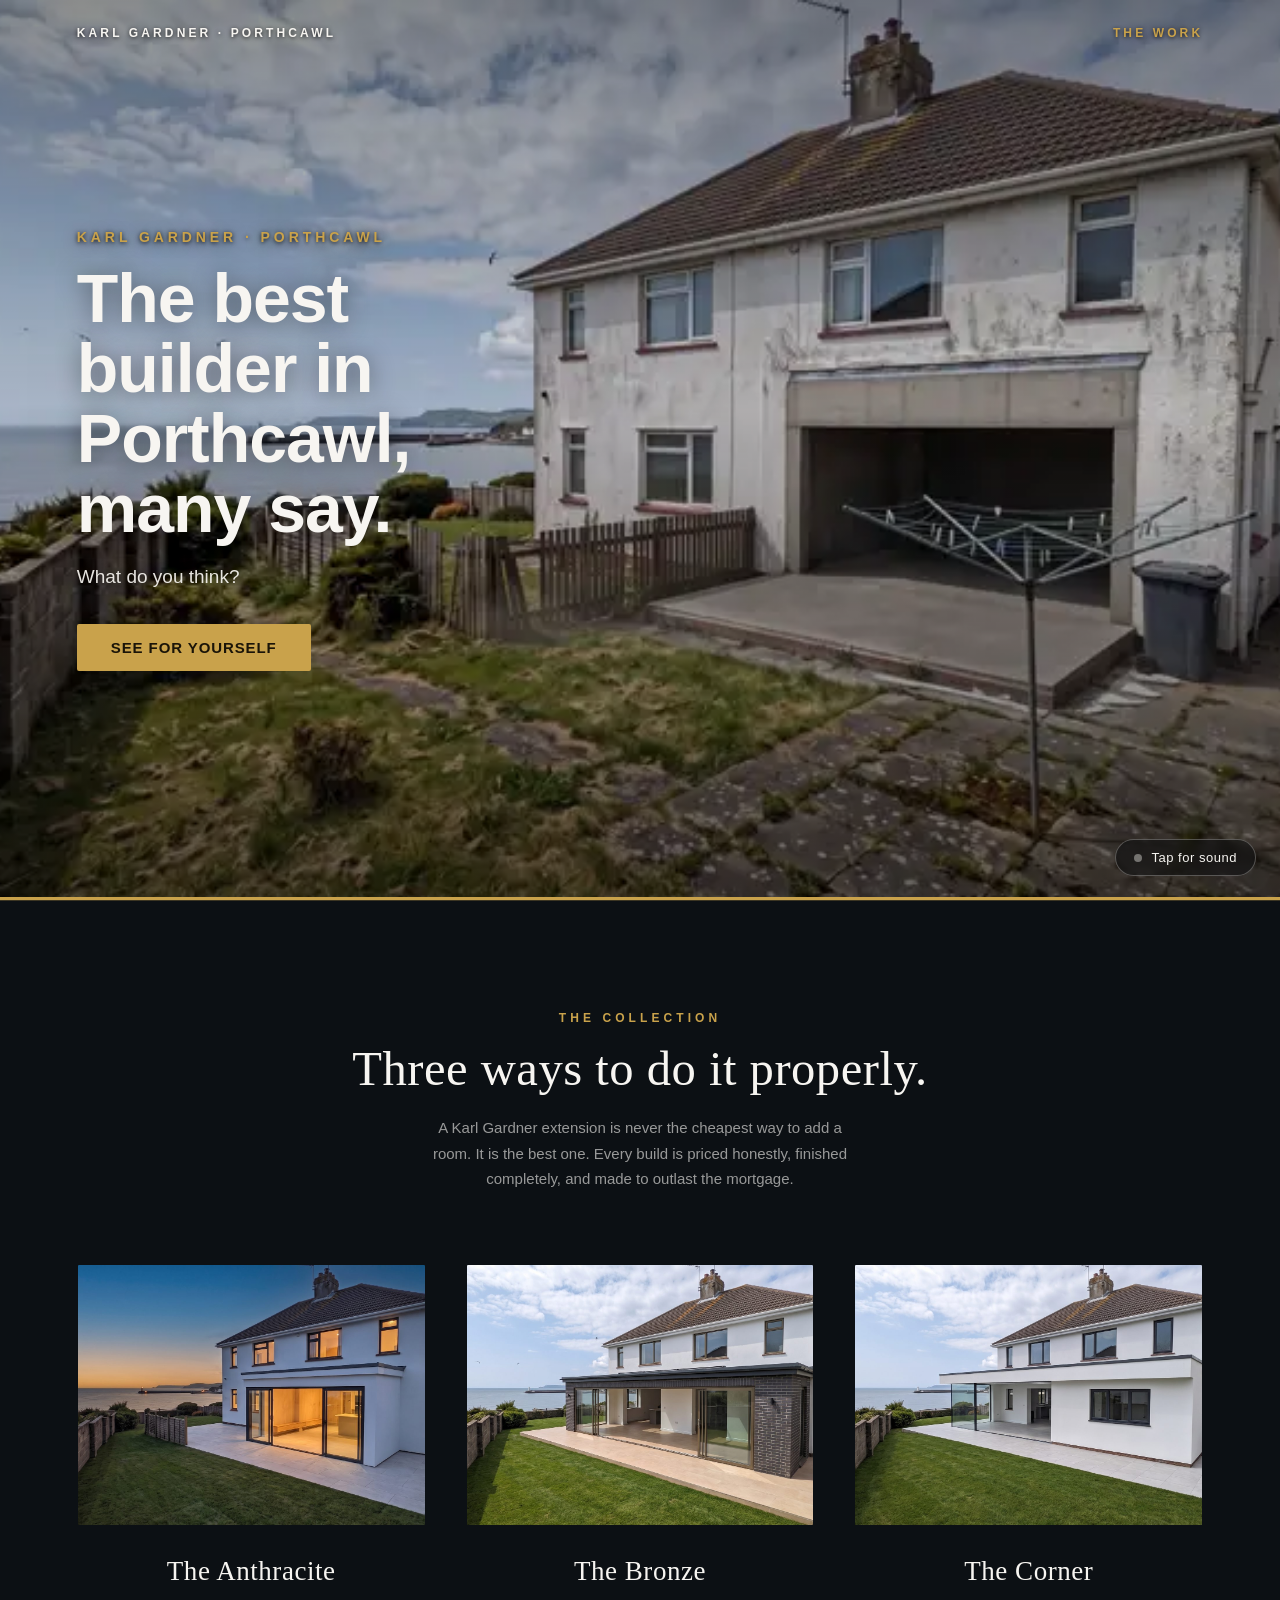
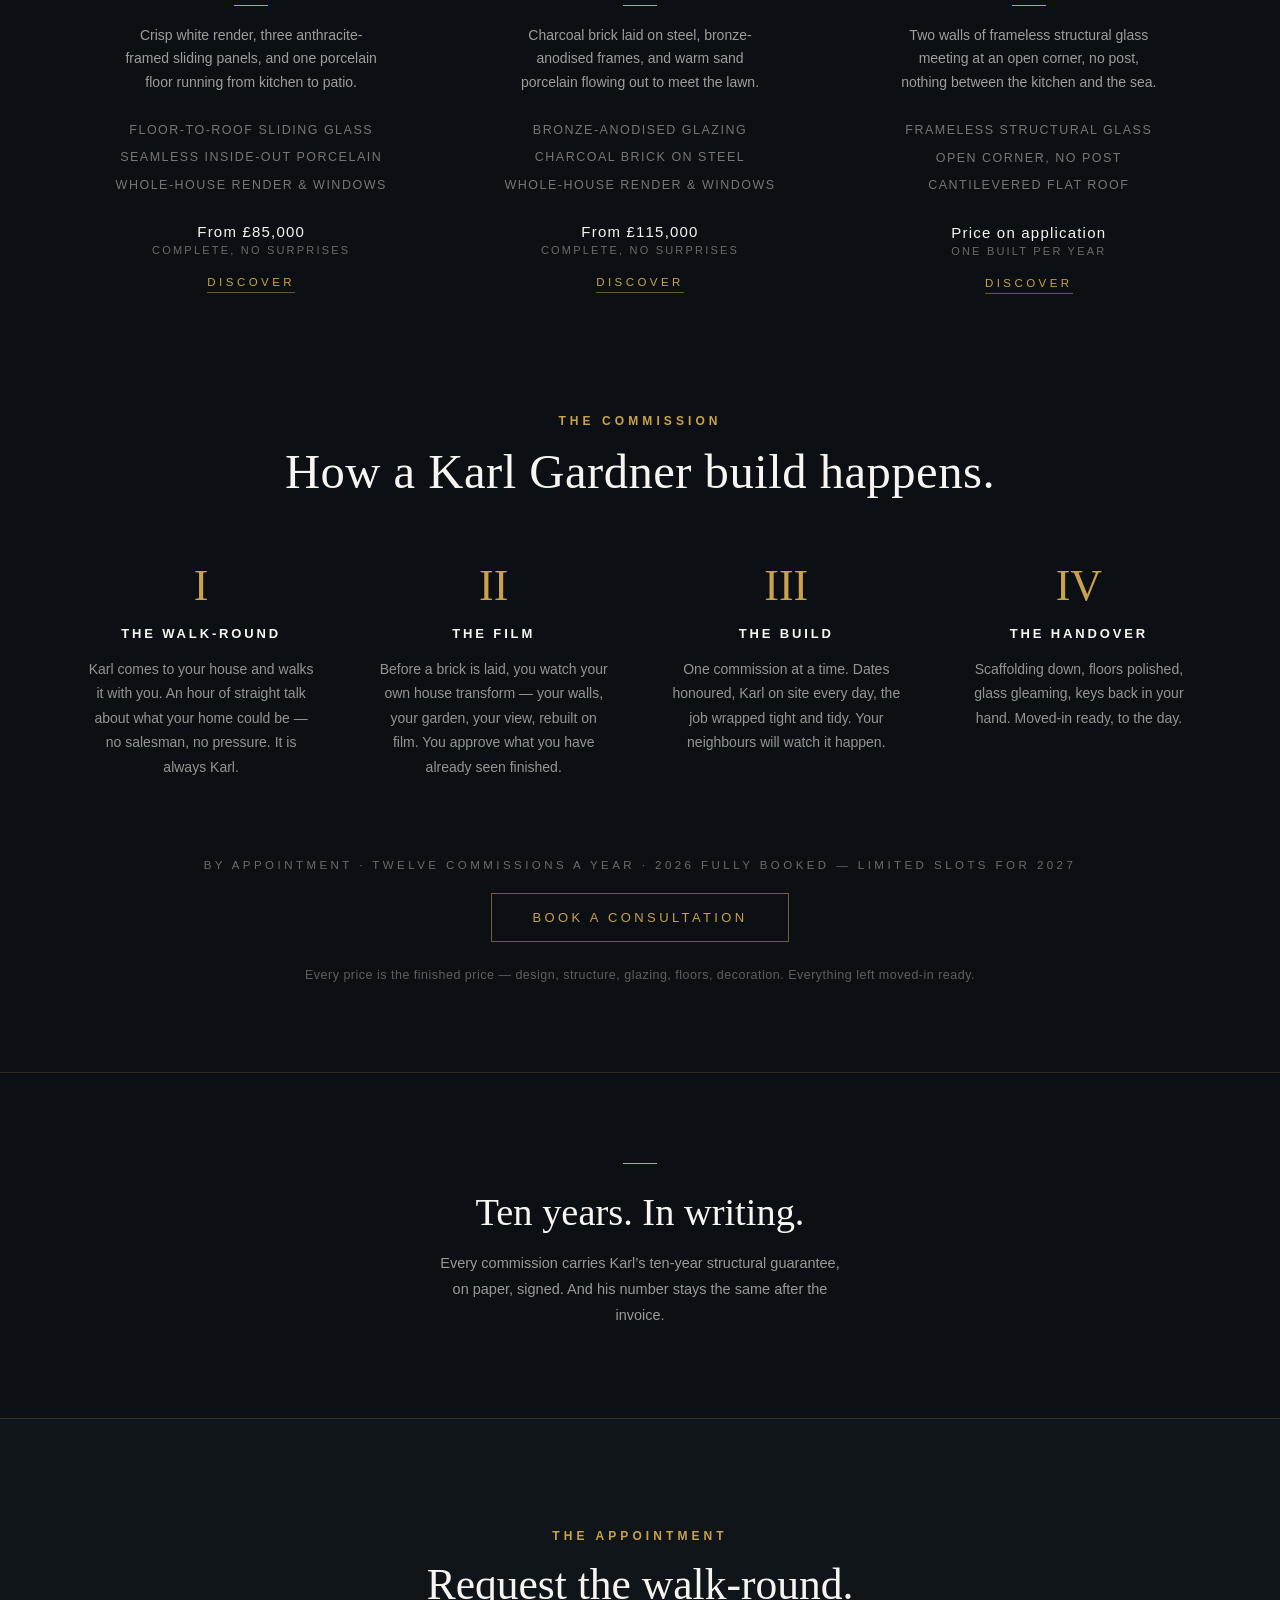
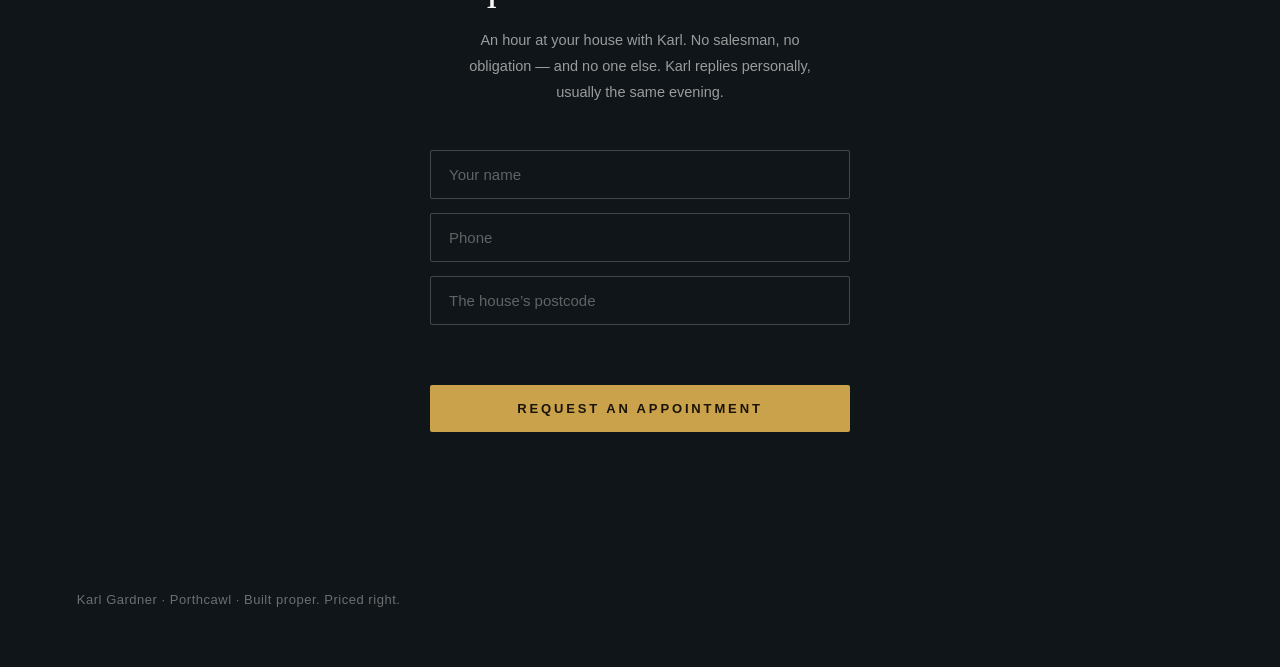
==== index.html @ f5689fe6 "Hero bar spans the whole loop; Commission + booking copy Bar was refilling once per cycle, so it app" ====
<!doctype html>
<html lang="en">
<head>
<meta charset="utf-8">
<meta name="viewport" content="width=device-width, initial-scale=1">
<title>Karl Gardner — Porthcawl's Builder</title>
<meta name="description" content="The best builder in Porthcawl, many say. Premium extensions with huge sliding glass and one seamless floor, inside and out. Twelve commissions a year.">
<meta property="og:title" content="Karl Gardner — The best builder in Porthcawl, many say.">
<meta property="og:description" content="Premium extensions with huge sliding glass and one seamless floor, inside and out. Twelve commissions a year.">
<meta property="og:image" content="./media/og.jpg">
<meta name="robots" content="noindex, nofollow">
<link rel="icon" href="./favicon.svg" type="image/svg+xml">
<link rel="stylesheet" href="./style.css">
</head>
<body>

<section class="hero" id="top">
  <div class="hero-media">
    <video id="heroVideo" muted playsinline preload="auto"
           disablepictureinpicture disableremoteplayback
           controlslist="nodownload noplaybackrate noremoteplayback"
           poster="./media/poster.jpg"></video>
    <canvas class="hero-freeze" id="heroFreeze" aria-hidden="true"></canvas>
    <audio id="ambience" loop preload="none" src="./media/ambience.m4a"></audio>
  </div>
  <div class="hero-fallback" id="heroFallback"></div>
  <div class="hero-scrim"></div>
  <div class="hero-progress" id="heroProgress" aria-hidden="true"></div>

  <nav class="top-nav">
    <a class="brand" href="./index.html">Karl Gardner &middot; Porthcawl</a>
    <a class="navlink" href="./work.html">The Work</a>
  </nav>

  <button type="button" class="sound-toggle is-muted" id="soundToggle" aria-label="Tap for sound">
    <span class="dot"></span><span>Tap for sound</span>
  </button>

  <div class="hero-copy">
    <div class="kicker">Karl Gardner &middot; Porthcawl</div>
    <h1>The best builder in Porthcawl, many say.</h1>
    <p>What do you think?</p>
    <a class="btn" href="#collection">See for yourself</a>
  </div>
</section>

<section class="collection" id="collection">
  <div class="kicker">The Collection</div>
  <h2>Three ways to do it properly.</h2>
  <p class="ethos">A Karl Gardner extension is never the cheapest way to add a room. It is the best one. Every build is priced honestly, finished completely, and made to outlast the mortgage.</p>

  <div class="models">
    <a class="model" href="./the-anthracite.html">
      <div class="frame"><img src="./media/stills/S3-glowup-dusk.jpg" alt="The Anthracite — white render extension with anthracite sliding glass at dusk"></div>
      <h3>The Anthracite</h3>
      <div class="line"></div>
      <p class="desc">Crisp white render, three anthracite-framed sliding panels, and one porcelain floor running from kitchen to patio.</p>
      <ul class="specs">
        <li>Floor-to-roof sliding glass</li>
        <li>Seamless inside-out porcelain</li>
        <li>Whole-house render &amp; windows</li>
      </ul>
      <p class="price">From &pound;85,000<small>complete, no surprises</small></p>
      <span class="discover">Discover</span>
    </a>

    <a class="model" href="./the-bronze.html">
      <div class="frame"><img src="./media/stills/V1-brick-bronze.jpg" alt="The Bronze — charcoal brick extension with bronze-framed glass"></div>
      <h3>The Bronze</h3>
      <div class="line"></div>
      <p class="desc">Charcoal brick laid on steel, bronze-anodised frames, and warm sand porcelain flowing out to meet the lawn.</p>
      <ul class="specs">
        <li>Bronze-anodised glazing</li>
        <li>Charcoal brick on steel</li>
        <li>Whole-house render &amp; windows</li>
      </ul>
      <p class="price">From &pound;115,000<small>complete, no surprises</small></p>
      <span class="discover">Discover</span>
    </a>

    <a class="model" href="./the-corner.html">
      <div class="frame"><img src="./media/stills/V2-glass-corner.jpg" alt="The Corner — frameless structural glass corner open to the sea"></div>
      <h3>The Corner</h3>
      <div class="line"></div>
      <p class="desc">Two walls of frameless structural glass meeting at an open corner, no post, nothing between the kitchen and the sea.</p>
      <ul class="specs">
        <li>Frameless structural glass</li>
        <li>Open corner, no post</li>
        <li>Cantilevered flat roof</li>
      </ul>
      <p class="price">Price on application<small>one built per year</small></p>
      <span class="discover">Discover</span>
    </a>
  </div>

  <div class="commission" id="commission">
    <div class="commission-head">
      <div class="kicker">The Commission</div>
      <h2>How a Karl Gardner build happens.</h2>
    </div>
    <div class="steps">
      <div class="step">
        <span class="numeral">I</span>
        <h4>The Walk-Round</h4>
        <p>Karl comes to your house and walks it with you. An hour of straight talk about what your home could be &mdash; no salesman, no pressure. It is always Karl.</p>
      </div>
      <div class="step">
        <span class="numeral">II</span>
        <h4>The Film</h4>
        <p>Before a brick is laid, you watch your own house transform &mdash; your walls, your garden, your view, rebuilt on film. You approve what you have already seen finished.</p>
      </div>
      <div class="step">
        <span class="numeral">III</span>
        <h4>The Build</h4>
        <p>One commission at a time. Dates honoured, Karl on site every day, the job wrapped tight and tidy. Your neighbours will watch it happen.</p>
      </div>
      <div class="step">
        <span class="numeral">IV</span>
        <h4>The Handover</h4>
        <p>Scaffolding down, floors polished, glass gleaming, keys back in your hand. Moved-in ready, to the day.</p>
      </div>
    </div>
  </div>

  <div class="invite">
    <p class="invite-note">By appointment &middot; Twelve commissions a year &middot; <span id="openingsNote"></span></p>
    <a href="#contact">Book a consultation</a>
  </div>
  <p class="footnote">Every price is the finished price &mdash; design, structure, glazing, floors, decoration. Everything left moved-in ready.</p>
</section>



<section class="guarantee">
  <div class="g-line"></div>
  <h2>Ten years. In writing.</h2>
  <p>Every commission carries Karl&rsquo;s ten-year structural guarantee, on paper, signed. And his number stays the same after the invoice.</p>
</section>

<section class="appointment" id="contact">
  <div class="kicker">The Appointment</div>
  <h2>Request the walk-round.</h2>
  <p class="note">An hour at your house with Karl. No salesman, no obligation &mdash; and no one else. Karl replies personally, usually the same evening.</p>
  <form id="apptForm">
    <input type="text" name="name" placeholder="Your name" required autocomplete="name">
    <input type="tel" name="phone" placeholder="Phone" required autocomplete="tel">
    <input type="text" name="postcode" id="pcInput" placeholder="The house&rsquo;s postcode" required autocomplete="postal-code">
    <p class="pc-whisper" id="pcWhisper" aria-live="polite"></p>
    <button type="submit">Request an appointment</button>
  </form>
</section>

<footer>Karl Gardner &middot; Porthcawl &middot; Built proper. Priced right.</footer>

<script>
(function () {
  var HOLD_MS = 6000;

  var CYCLE_DEFS_DESKTOP = [
    ['./media/01-build.mp4', './media/02-glass-floor.mp4', './media/03-glowup-dusk.mp4'],
    ['./media/cycle-brick-bronze.mp4'],
    ['./media/cycle-glass-corner.mp4']
  ];
  var CYCLE_DEFS_MOBILE = [
    ['./media/m/01-build.mp4', './media/m/02-glass-floor.mp4', './media/m/03-glowup-dusk.mp4'],
    ['./media/m/cycle-brick-bronze.mp4'],
    ['./media/m/cycle-glass-corner.mp4']
  ];

  var video = document.getElementById('heroVideo');
  var freeze = document.getElementById('heroFreeze');
  var fallback = document.getElementById('heroFallback');
  if (!video) return;

  var isMobile = window.matchMedia('(max-width: 768px)').matches;
  var defs = isMobile ? CYCLE_DEFS_MOBILE : CYCLE_DEFS_DESKTOP;

  var cycles = [];
  var cycleIndex = 0;
  var clipIndex = 0;

  video.addEventListener('playing', function () {
    video.__everPlayed = true;
    video.classList.add('qs-playing');
  });

  function stillFallback(v) {
    if (v.__everPlayed || v.__fellBack) return;
    v.__fellBack = true;
    var d = document.createElement('div');
    d.className = 'qs-noplay-still';
    // Animated WebP: images are exempt from autoplay blocking, so the hero
    // still moves in Low Power Mode. First tap upgrades to the real clips.
    d.style.backgroundImage = 'url("./media/hero-fallback.webp")';
    v.parentElement.insertBefore(d, v);
    v.style.display = 'none';
    document.addEventListener('pointerdown', function revive() {
      document.removeEventListener('pointerdown', revive);
      v.addEventListener('playing', function once() {
        v.removeEventListener('playing', once);
        var still = document.querySelector('.qs-noplay-still');
        if (still) still.remove();
      });
      v.style.display = '';
      v.__fellBack = false;
      v.play().catch(function () { v.__fellBack = true; v.style.display = 'none'; });
    }, { once: false });
  }

  function exists(url) {
    if (location.protocol === 'file:') return Promise.resolve(true);
    return fetch(url, { method: 'HEAD' })
      .then(function (r) { return r.ok; })
      .catch(function () { return true; })
  }

  ['pointerdown', 'touchstart', 'keydown'].forEach(function (evt) {
    document.addEventListener(evt, function kick() {
      if (video.__everPlayed || !cycles.length) return;
      var still = document.querySelector('.qs-noplay-still');
      if (still) still.remove();
      video.style.display = '';
      video.__fellBack = false;
      if (!video.currentSrc) video.src = cycles[0][0];
      video.play().catch(function () {});
    }, { passive: true });
  });

  Promise.all(defs.map(function (clips) {
    return Promise.all(clips.map(exists)).then(function (oks) {
      return clips.filter(function (_, i) { return oks[i]; });
    });
  })).then(function (resolved) {
    cycles = resolved.filter(function (c) { return c.length; });
    if (!cycles.length) { fallback.classList.add('is-shown'); return; }
    buildProgress();
    play();
    setTimeout(function () { if (!video.__everPlayed) stillFallback(video); }, 1800);
  });

  var progress = document.getElementById('heroProgress');

  function play() {
    video.src = cycles[cycleIndex][clipIndex];
    paintProgress();
    var p = video.play();
    if (p) p.catch(function () { stillFallback(video); });
    // Hold the freeze canvas up until the new clip actually paints. Without
    // this the element repaints its poster — the tired-house frame — for a
    // beat at every chapter join.
    video.addEventListener('playing', function once() {
      freeze.classList.remove('is-shown');
      video.removeEventListener('playing', once);
    });
  }

  function showFreeze() {
    try {
      freeze.width = video.videoWidth;
      freeze.height = video.videoHeight;
      freeze.getContext('2d').drawImage(video, 0, 0);
      freeze.classList.add('is-shown');
    } catch (e) { }
  }

  // ONE bar across the entire loop — every clip of every transformation, not
  // per cycle. It fills once from the tired house through to the last finish,
  // so a visitor can see how much film is still to come.
  // Display only: no control surface, pointer-events off, never a play button.
  function buildProgress() {
    if (!progress) return;
    progress.innerHTML = '<i></i>';
  }

  function totalClips() {
    var n = 0;
    for (var i = 0; i < cycles.length; i++) n += cycles[i].length;
    return n;
  }

  function clipsBefore(ci) {
    var n = 0;
    for (var i = 0; i < ci; i++) n += cycles[i].length;
    return n;
  }

  function paintProgress() {
    if (!progress || !progress.firstChild || !cycles.length) return;
    var total = totalClips();
    var within = (video.duration && isFinite(video.duration)) ? video.currentTime / video.duration : 0;
    var frac = (clipsBefore(cycleIndex) + clipIndex + Math.min(within, 1)) / total;
    progress.firstChild.style.width = (Math.min(Math.max(frac, 0), 1) * 100) + '%';
  }

  video.addEventListener('timeupdate', paintProgress);

  var holdDeadline = 0;

  function advanceCycle() {
    holdDeadline = 0;
    cycleIndex = (cycleIndex + 1) % cycles.length;
    clipIndex = 0;
    // Deliberately no rebuild — the bar runs continuously across all cycles
    // and only returns to zero when the whole loop starts again.
    play();
  }

  video.addEventListener('ended', function () {
    // Paint the outgoing frame BEFORE the src swap — this is what covers the
    // load gap, on chapter joins as well as at the end of a cycle.
    showFreeze();
    clipIndex++;
    paintProgress();
    if (clipIndex < cycles[cycleIndex].length) { play(); return; }
    holdDeadline = performance.now() + HOLD_MS;
    setTimeout(function () { if (holdDeadline) advanceCycle(); }, HOLD_MS);
  });

  video.addEventListener('error', function () {
    video.dispatchEvent(new Event('ended'));
  });

  setInterval(function () {
    if (document.hidden || !cycles.length || video.__fellBack) return;
    if (holdDeadline && performance.now() > holdDeadline + 1000) { advanceCycle(); return; }
    if (video.paused && !video.ended && !holdDeadline) {
      video.play().catch(function () {
        if (!video.muted) {
          video.muted = true;
          var t = document.getElementById('soundToggle');
          if (t) { t.classList.add('is-muted'); t.setAttribute('aria-label', 'Tap for sound'); }
          video.play().catch(function () {});
        }
      });
    }
  }, 2000);

  var toggle = document.getElementById('soundToggle');
  var ambience = document.getElementById('ambience');
  var RAMP_MS = 300;

  function rampTo(el, target) {
    var from = el.volume, t0 = performance.now();
    (function step(now) {
      var k = Math.min(1, (now - t0) / RAMP_MS);
      el.volume = from + (target - from) * k;
      if (k < 1) requestAnimationFrame(step);
    })(t0);
  }

  toggle.addEventListener('click', function () {
    var turningOn = video.muted;
    if (turningOn) {
      video.muted = false;
      ambience.volume = 0;
      ambience.play().catch(function () {});
      rampTo(ambience, 0.35);
      toggle.querySelector('span:last-child').textContent = 'Mute';
    } else {
      rampTo(ambience, 0);
      setTimeout(function () { ambience.pause(); }, RAMP_MS);
      video.muted = true;
      toggle.querySelector('span:last-child').textContent = 'Tap for sound';
    }
    toggle.classList.toggle('is-muted', video.muted);
    toggle.setAttribute('aria-label', video.muted ? 'Tap for sound' : 'Mute');
  });

  // Openings left this year — Lee/Karl updates this one number as jobs book.
  // Booking status — edit these two as the diary fills.
  var BOOKED_YEAR = 2026;
  var OPEN_YEAR = 2027;
  var on = document.getElementById('openingsNote');
  if (on) on.textContent = BOOKED_YEAR + ' fully booked — limited slots for ' + OPEN_YEAR;

  // The postcode whisper — the site recognises its own town.
  var pcIn = document.getElementById('pcInput');
  var pcW = document.getElementById('pcWhisper');
  if (pcIn && pcW) {
    pcIn.addEventListener('input', function () {
      var v = pcIn.value.trim().toUpperCase().replace(/\s+/g, '');
      if (v.indexOf('CF36') === 0) {
        pcW.textContent = 'CF36 — Karl’s own patch.';
        pcW.classList.add('is-shown');
      } else if (/^[A-Z]{1,2}[0-9]/.test(v) && v.length >= 3) {
        pcW.textContent = 'Beyond Porthcawl — Karl keeps two commissions a year for further afield.';
        pcW.classList.add('is-shown');
      } else {
        pcW.classList.remove('is-shown');
      }
    });
  }

  // Appointment request — opens the visitor's mail app addressed to Karl.
  // PLACEHOLDER ADDRESS: swap for Karl's real email before deploy.
  var form = document.getElementById('apptForm');
  if (form) {
    form.addEventListener('submit', function (e) {
      e.preventDefault();
      var f = new FormData(form);
      var body = 'Name: ' + f.get('name') + '\nPhone: ' + f.get('phone') +
                 '\nPostcode: ' + f.get('postcode') +
                 '\n\nRequesting the walk-round.';
      location.href = 'mailto:karl@karlgardner.co.uk' +
        '?subject=' + encodeURIComponent('Commission enquiry — ' + f.get('postcode')) +
        '&body=' + encodeURIComponent(body);
    });
  }
})();
</script>

<script src="./reveal.js"></script>
</body>
</html>
---- style.css ----
* { margin: 0; padding: 0; box-sizing: border-box; }
:root {
  --ink: #10151a;
  --paper: #f7f5f1;
  --gold: #c9a24b;
  --sea: #23404d;
}
body { font-family: 'Helvetica Neue', Helvetica, Arial, sans-serif; background: var(--ink); color: var(--paper); }

.hero { position: relative; overflow: hidden; height: 100svh; min-height: 560px; }
.hero-media { position: absolute; inset: 0; }
.hero-media video,
.hero-freeze,
.hero-fallback,
.qs-noplay-still {
  position: absolute; inset: 0;
  width: 100%; height: 100%;
  object-fit: cover;
}
.hero-fallback, .qs-noplay-still { background: center/cover no-repeat url('./media/poster.jpg'); }
.hero-fallback { opacity: 0; pointer-events: none; transition: opacity .2s linear; }
.hero-fallback.is-shown { opacity: 1; }
.hero-media video { pointer-events: none; opacity: 0; transition: opacity .25s linear; }
.hero-media video.qs-playing { opacity: 1; }
video::-webkit-media-controls,
video::-webkit-media-controls-start-playback-button,
video::-webkit-media-controls-panel,
video::-webkit-media-controls-overlay-play-button {
  display: none !important;
  -webkit-appearance: none;
}
.hero-freeze { opacity: 0; transition: opacity .12s linear; pointer-events: none; }
.hero-freeze.is-shown { opacity: 1; }
.hero-scrim {
  position: absolute; inset: 0;
  background: linear-gradient(180deg, rgba(0,0,0,.45) 0%, rgba(0,0,0,.12) 45%, rgba(0,0,0,.58) 100%);
}
.top-nav {
  position: absolute; z-index: 3; top: 0; left: 0; right: 0;
  display: flex; justify-content: space-between; align-items: center;
  padding: 26px 6vw;
}
.top-nav .brand, .top-nav .navlink {
  color: var(--paper); text-decoration: none;
  font-size: 12px; letter-spacing: .26em; text-transform: uppercase; font-weight: 700;
  text-shadow: 0 1px 4px rgba(0,0,0,.85);
}
.top-nav .navlink { color: var(--gold); }
.top-nav .navlink:hover { color: var(--paper); }
.hero-copy {
  position: relative; z-index: 2;
  height: 100%;
  display: flex; flex-direction: column; justify-content: center;
  padding: 0 6vw;
  max-width: 640px;
}
.hero-copy .kicker {
  font-size: 14px; letter-spacing: .28em; text-transform: uppercase;
  color: var(--gold); margin-bottom: 18px; font-weight: 700;
  text-shadow: 0 1px 4px rgba(0,0,0,.85), 0 2px 14px rgba(0,0,0,.6);
}
.hero-copy h1 {
  font-size: clamp(38px, 5.4vw, 68px);
  line-height: 1.03; font-weight: 700; letter-spacing: -.015em;
  text-shadow: 0 2px 24px rgba(0,0,0,.45);
}
.hero-copy p {
  margin-top: 20px; font-size: clamp(16px, 1.6vw, 19px);
  line-height: 1.5; color: rgba(247,245,241,.92); max-width: 44ch;
  text-shadow: 0 1px 12px rgba(0,0,0,.5);
}
.btn {
  display: inline-block; margin-top: 32px; align-self: flex-start;
  background: var(--gold); color: #1a1408;
  padding: 15px 34px; font-size: 15px; font-weight: 700;
  letter-spacing: .06em; text-transform: uppercase; text-decoration: none;
  border-radius: 2px;
}
.sound-toggle {
  position: absolute; z-index: 3; right: 24px; bottom: 24px;
  display: flex; align-items: center; gap: 9px;
  background: rgba(12,14,16,.55); color: var(--paper);
  border: 1px solid rgba(247,245,241,.28);
  border-radius: 999px; padding: 10px 18px;
  font-size: 13px; letter-spacing: .04em; cursor: pointer;
  backdrop-filter: blur(6px);
}
.sound-toggle .dot { width: 8px; height: 8px; border-radius: 50%; background: var(--gold); }
.sound-toggle.is-muted .dot { background: rgba(247,245,241,.4); }

/* Hero progress — one bar across the whole cycle, so it reads as "more to
   come" rather than "this clip". Display only, never a control. */
.hero-progress {
  position: absolute; z-index: 3; left: 0; right: 0; bottom: 0;
  height: 3px; overflow: hidden;
  background: rgba(247,245,241,.22);
  pointer-events: none;
}
.hero-progress i {
  display: block; height: 100%; width: 0;
  background: var(--gold);
  transition: width .25s linear;
}

/* Commission No. 1 — a real Karl Gardner job, on the Work page */
.own-job { padding: 70px 6vw 10px; text-align: center; }
.own-job .kicker {
  font-size: 12px; letter-spacing: .34em; text-transform: uppercase;
  color: var(--gold); font-weight: 600;
}
.own-job h2 {
  margin-top: 16px; font-weight: 400;
  font-family: Didot, Georgia, 'Times New Roman', serif;
  font-size: clamp(28px, 3.6vw, 48px); letter-spacing: .01em;
}
.own-job-note {
  margin: 16px auto 0; max-width: 52ch;
  color: rgba(247,245,241,.6); font-size: 14.5px; line-height: 1.7;
}
.own-job-frame {
  position: relative; margin: 42px auto 0; max-width: 1000px;
  border-radius: 3px; overflow: hidden; background: #0b0e11;
}
.own-job-frame video {
  display: block; width: 100%; height: auto;
  opacity: 0; transition: opacity .4s linear;
}
.own-job-frame video.qs-playing { opacity: 1; }
.own-job-frame .qs-noplay-still {
  position: absolute; inset: 0; background: center/cover no-repeat;
}
.own-job-progress {
  position: absolute; left: 0; right: 0; bottom: 0; height: 3px;
  background: rgba(247,245,241,.22); pointer-events: none;
}
.own-job-progress i {
  display: block; height: 100%; width: 0;
  background: var(--gold); transition: width .25s linear;
}

/* Work page */
.page-head { padding: 34px 6vw 0; display: flex; justify-content: space-between; align-items: center; }
.page-head a {
  color: var(--paper); text-decoration: none;
  font-size: 12px; letter-spacing: .26em; text-transform: uppercase; font-weight: 700;
}
.page-head a.gold { color: var(--gold); }
.page-head a:hover { color: var(--gold); }
.board { padding: 96px 6vw; background: var(--ink); }
.board .kicker {
  font-size: 12px; letter-spacing: .28em; text-transform: uppercase;
  color: var(--gold); font-weight: 600;
}
.board h2 { font-size: clamp(26px, 3.2vw, 40px); margin-top: 14px; font-weight: 700; letter-spacing: -.01em; }
.board > p { margin-top: 14px; color: rgba(247,245,241,.65); max-width: 60ch; line-height: 1.6; }
.grid {
  margin-top: 48px;
  display: grid; gap: 22px;
  grid-template-columns: repeat(auto-fit, minmax(300px, 1fr));
}
.card { position: relative; border-radius: 4px; overflow: hidden; }
.card img { display: block; width: 100%; aspect-ratio: 16/9; object-fit: cover; }
.card figcaption {
  position: absolute; left: 0; right: 0; bottom: 0;
  padding: 40px 18px 14px;
  background: linear-gradient(180deg, transparent, rgba(8,10,12,.82));
  font-size: 13px; letter-spacing: .05em; color: rgba(247,245,241,.9);
}
.card .tag {
  display: inline-block; margin-right: 8px;
  color: var(--gold); font-weight: 700; letter-spacing: .14em; text-transform: uppercase; font-size: 11px;
}

/* Collection */
.collection { padding: 110px 6vw 90px; background: #0c1014; border-top: 1px solid rgba(201,162,75,.25); }
.collection .kicker {
  font-size: 12px; letter-spacing: .34em; text-transform: uppercase;
  color: var(--gold); font-weight: 600; text-align: center;
}
.collection h2 {
  margin-top: 16px; text-align: center; font-weight: 400;
  font-family: Didot, Georgia, 'Times New Roman', serif;
  font-size: clamp(30px, 3.8vw, 52px); letter-spacing: .01em;
}
.collection .ethos {
  margin: 18px auto 0; max-width: 52ch; text-align: center;
  color: rgba(247,245,241,.6); line-height: 1.7; font-size: 15px;
}
.models {
  margin-top: 72px;
  display: grid; gap: 40px;
  grid-template-columns: repeat(auto-fit, minmax(290px, 1fr));
  max-width: 1280px; margin-left: auto; margin-right: auto;
}
.model { text-align: center; }
.model .frame { overflow: hidden; border-radius: 2px; }
.model img {
  display: block; width: 100%; aspect-ratio: 4/3; object-fit: cover;
  transition: transform 1.2s ease;
}
.model:hover img { transform: scale(1.04); }
.model h3 {
  margin-top: 30px; font-family: Didot, Georgia, 'Times New Roman', serif;
  font-weight: 400; font-size: 27px; letter-spacing: .02em;
}
.model .line {
  width: 34px; height: 1px; background: var(--gold);
  margin: 18px auto;
}
.model .desc {
  color: rgba(247,245,241,.62); font-size: 14px; line-height: 1.7;
  max-width: 34ch; margin: 0 auto;
}
.model .specs {
  list-style: none; margin: 22px auto 0; padding: 0;
  font-size: 12.5px; letter-spacing: .12em; text-transform: uppercase;
  color: rgba(247,245,241,.45); line-height: 2.2;
}
.model .price {
  margin-top: 24px; font-size: 15px; letter-spacing: .08em;
  color: var(--paper);
}
.model .price small {
  display: block; margin-top: 4px;
  font-size: 11px; letter-spacing: .2em; text-transform: uppercase;
  color: rgba(247,245,241,.4);
}
.model { cursor: pointer; }
.model .frame { border: 1px solid transparent; transition: border-color .4s ease; }
.model.is-chosen .frame { border-color: rgba(201,162,75,.75); }
.model.is-chosen h3 { color: var(--gold); }
.model:focus { outline: none; }

/* The Commission */
.commission { margin-top: 120px; }
.commission-head { text-align: center; }
.commission .steps {
  margin: 64px auto 0; max-width: 1280px;
  display: grid; gap: 44px;
  grid-template-columns: repeat(auto-fit, minmax(230px, 1fr));
}
.commission .step { text-align: center; padding: 0 8px; }
.commission .numeral {
  display: block;
  font-family: Didot, Georgia, 'Times New Roman', serif;
  font-size: 44px; color: var(--gold); line-height: 1;
}
.commission .step h4 {
  margin-top: 18px;
  font-size: 13px; letter-spacing: .22em; text-transform: uppercase;
  font-weight: 700;
}
.commission .step p {
  margin: 16px auto 0; max-width: 30ch;
  color: rgba(247,245,241,.58); font-size: 14px; line-height: 1.75;
}
.invite-note {
  margin-bottom: 22px;
  font-size: 11.5px; letter-spacing: .3em; text-transform: uppercase;
  color: rgba(247,245,241,.4);
}

.collection .invite { margin-top: 80px; text-align: center; }
.collection .invite a {
  display: inline-block; color: var(--gold); text-decoration: none;
  font-size: 13px; letter-spacing: .26em; text-transform: uppercase;
  padding: 16px 40px; border: 1px solid rgba(201,162,75,.55);
  transition: background .3s ease, color .3s ease;
}
.collection .invite a:hover { background: var(--gold); color: #1a1408; }
.collection .footnote {
  margin-top: 26px; text-align: center;
  color: rgba(247,245,241,.35); font-size: 12.5px; letter-spacing: .04em;
}

/* Model cards are links */
a.model { display: block; color: inherit; text-decoration: none; }
.model .discover {
  display: inline-block; margin-top: 20px;
  color: var(--gold); font-size: 11.5px; letter-spacing: .3em; text-transform: uppercase;
  border-bottom: 1px solid rgba(201,162,75,.5); padding-bottom: 4px;
}
.model:hover .discover { border-bottom-color: var(--gold); }

.back-chip {
  display: inline-flex; align-items: center; gap: 10px;
  color: var(--paper); text-decoration: none;
  font-size: 12px; letter-spacing: .2em; text-transform: uppercase; font-weight: 700;
  background: rgba(12,14,16,.55); border: 1px solid rgba(247,245,241,.3);
  border-radius: 999px; padding: 11px 22px;
  backdrop-filter: blur(6px);
  transition: border-color .3s ease, color .3s ease;
}
.back-chip .arrow { color: var(--gold); font-size: 15px; }
.back-chip:hover { border-color: var(--gold); color: var(--gold); }

/* Model pages */
.model-hero { position: relative; overflow: hidden; height: 100svh; min-height: 520px; }
.model-hero .hero-media video { pointer-events: none; }
.model-hero-copy {
  position: absolute; z-index: 2; left: 6vw; bottom: 9vh;
}
.model-hero-copy .kicker {
  font-size: 12px; letter-spacing: .3em; text-transform: uppercase;
  color: var(--gold); font-weight: 700;
  text-shadow: 0 1px 4px rgba(0,0,0,.85);
}
.model-hero-copy h1 {
  margin-top: 14px;
  font-family: Didot, Georgia, 'Times New Roman', serif;
  font-weight: 400; font-size: clamp(44px, 6.5vw, 88px); letter-spacing: .01em;
  text-shadow: 0 2px 24px rgba(0,0,0,.5);
}
.model-detail {
  padding: 100px 6vw 80px; text-align: center;
  background: #0c1014;
}
.model-detail .desc {
  max-width: 62ch; margin: 0 auto;
  color: rgba(247,245,241,.72); font-size: 16.5px; line-height: 1.9;
}
.model-detail .specs {
  list-style: none; margin: 40px auto 0; padding: 0;
  font-size: 12.5px; letter-spacing: .12em; text-transform: uppercase;
  color: rgba(247,245,241,.45); line-height: 2.3;
}
.model-detail .price { margin-top: 36px; font-size: 17px; letter-spacing: .08em; }
.model-detail .price small {
  display: block; margin-top: 5px;
  font-size: 11px; letter-spacing: .2em; text-transform: uppercase;
  color: rgba(247,245,241,.4);
}
.model-detail .invite { margin-top: 48px; text-align: center; }
.model-detail .invite a {
  display: inline-block; color: var(--gold); text-decoration: none;
  font-size: 13px; letter-spacing: .26em; text-transform: uppercase;
  padding: 16px 40px; border: 1px solid rgba(201,162,75,.55);
  transition: background .3s ease, color .3s ease;
}
.model-detail .invite a:hover { background: var(--gold); color: #1a1408; }

/* Words from the Twelve */
.quotes {
  position: relative; text-align: center;
  padding: 110px 6vw; background: var(--ink);
  border-top: 1px solid rgba(201,162,75,.18);
  min-height: 340px;
}
.quotes .kicker {
  font-size: 12px; letter-spacing: .34em; text-transform: uppercase;
  color: var(--gold); font-weight: 600;
}
.quote {
  position: absolute; left: 6vw; right: 6vw; top: 170px;
  opacity: 0; transition: opacity 1.2s ease; pointer-events: none;
}
.quote.is-shown { opacity: 1; }
.quote p {
  font-family: Didot, Georgia, 'Times New Roman', serif;
  font-size: clamp(22px, 2.8vw, 34px); font-weight: 400; line-height: 1.45;
  max-width: 34ch; margin: 0 auto;
}
.quote cite {
  display: block; margin-top: 26px; font-style: normal;
  font-size: 11.5px; letter-spacing: .26em; text-transform: uppercase;
  color: rgba(247,245,241,.45);
}

/* Guarantee */
.guarantee {
  text-align: center; padding: 90px 6vw;
  background: #0c1014; border-top: 1px solid rgba(201,162,75,.18);
}
.guarantee .g-line { width: 34px; height: 1px; background: var(--gold); margin: 0 auto 26px; }
.guarantee h2 {
  font-family: Didot, Georgia, 'Times New Roman', serif;
  font-weight: 400; font-size: clamp(26px, 3vw, 40px);
}
.guarantee p {
  margin: 16px auto 0; max-width: 52ch;
  color: rgba(247,245,241,.6); font-size: 14.5px; line-height: 1.8;
}

/* The Appointment */
.appointment {
  text-align: center; padding: 110px 6vw 120px;
  background: var(--ink); border-top: 1px solid rgba(201,162,75,.18);
}
.appointment .kicker {
  font-size: 12px; letter-spacing: .34em; text-transform: uppercase;
  color: var(--gold); font-weight: 600;
}
.appointment h2 {
  margin-top: 16px;
  font-family: Didot, Georgia, 'Times New Roman', serif;
  font-weight: 400; font-size: clamp(28px, 3.4vw, 46px);
}
.appointment .note {
  margin: 18px auto 0; max-width: 46ch;
  color: rgba(247,245,241,.6); font-size: 14.5px; line-height: 1.8;
}
.appointment form {
  margin: 44px auto 0; max-width: 420px;
  display: flex; flex-direction: column; gap: 14px;
}
.appointment input {
  background: transparent; border: 1px solid rgba(247,245,241,.22);
  color: var(--paper); padding: 15px 18px; font-size: 15px;
  border-radius: 2px; font-family: inherit;
}
.appointment input::placeholder { color: rgba(247,245,241,.35); }
.appointment input:focus { outline: none; border-color: rgba(201,162,75,.7); }
.appointment button {
  margin-top: 12px; cursor: pointer;
  background: var(--gold); border: none; color: #1a1408;
  padding: 16px; font-size: 13px; font-weight: 700;
  letter-spacing: .22em; text-transform: uppercase; border-radius: 2px;
  font-family: inherit;
}

/* Before / after compare */
.compare {
  position: relative; margin-top: 48px;
  aspect-ratio: 16/9; overflow: hidden; border-radius: 4px;
  touch-action: none; cursor: ew-resize; user-select: none;
}
.compare img {
  position: absolute; top: 0; left: 0;
  width: 100%; height: 100%; object-fit: cover; display: block;
  max-width: none;
}
.compare .before-wrap {
  position: absolute; inset: 0; width: 50%; overflow: hidden;
}
.compare .before-wrap img { width: auto; height: 100%; }
.compare .handle {
  position: absolute; top: 0; bottom: 0; left: 50%;
  width: 1px; background: var(--gold); pointer-events: none;
}
.compare .handle span {
  position: absolute; top: 50%; left: 50%;
  transform: translate(-50%, -50%);
  width: 34px; height: 34px; border-radius: 50%;
  border: 1px solid var(--gold); background: rgba(12,14,16,.6);
  backdrop-filter: blur(4px);
}
.compare-label {
  position: absolute; bottom: 14px;
  font-size: 11px; letter-spacing: .24em; text-transform: uppercase;
  color: rgba(247,245,241,.75); text-shadow: 0 1px 4px rgba(0,0,0,.8);
  pointer-events: none;
}
.compare-label.left { left: 16px; }
.compare-label.right { right: 16px; }
.compare-hint {
  margin-top: 14px; text-align: center;
  color: rgba(247,245,241,.35); font-size: 12px; letter-spacing: .12em; text-transform: uppercase;
}

/* Scroll reveal — one slow breath, once */
.rv { opacity: 0; transform: translateY(14px); transition: opacity 1.1s ease, transform 1.1s ease; }
.rv-in { opacity: 1; transform: none; }
@media (prefers-reduced-motion: reduce) {
  .rv { opacity: 1; transform: none; transition: none; }
}

/* Postcode whisper */
.pc-whisper {
  min-height: 18px; margin-top: 2px;
  font-size: 12px; letter-spacing: .14em; text-transform: uppercase;
  color: var(--gold); opacity: 0; transition: opacity .6s ease;
  text-align: left; padding-left: 2px;
}
.pc-whisper.is-shown { opacity: 1; }

footer { padding: 40px 6vw 60px; color: rgba(247,245,241,.4); font-size: 13px; letter-spacing: .04em; }

@media (prefers-reduced-motion: reduce) {
  .hero-media video { display: none; }
}
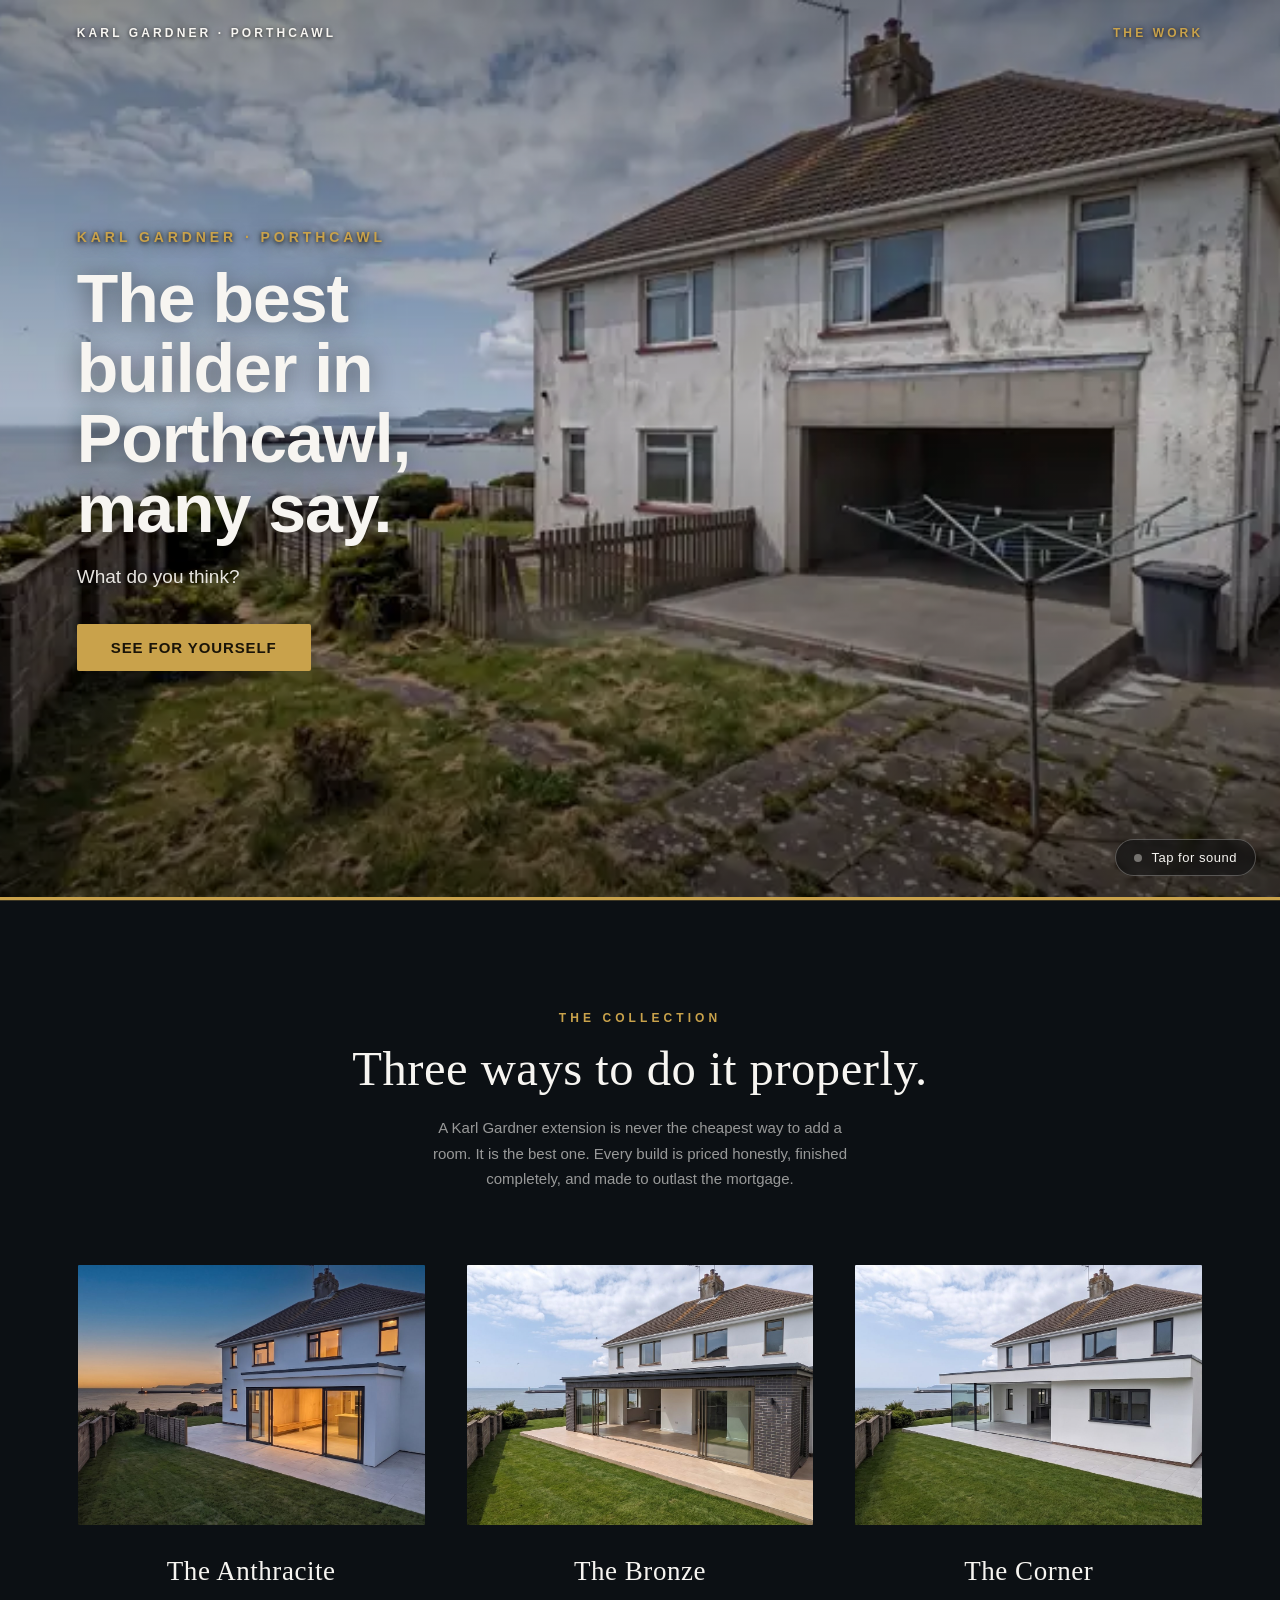
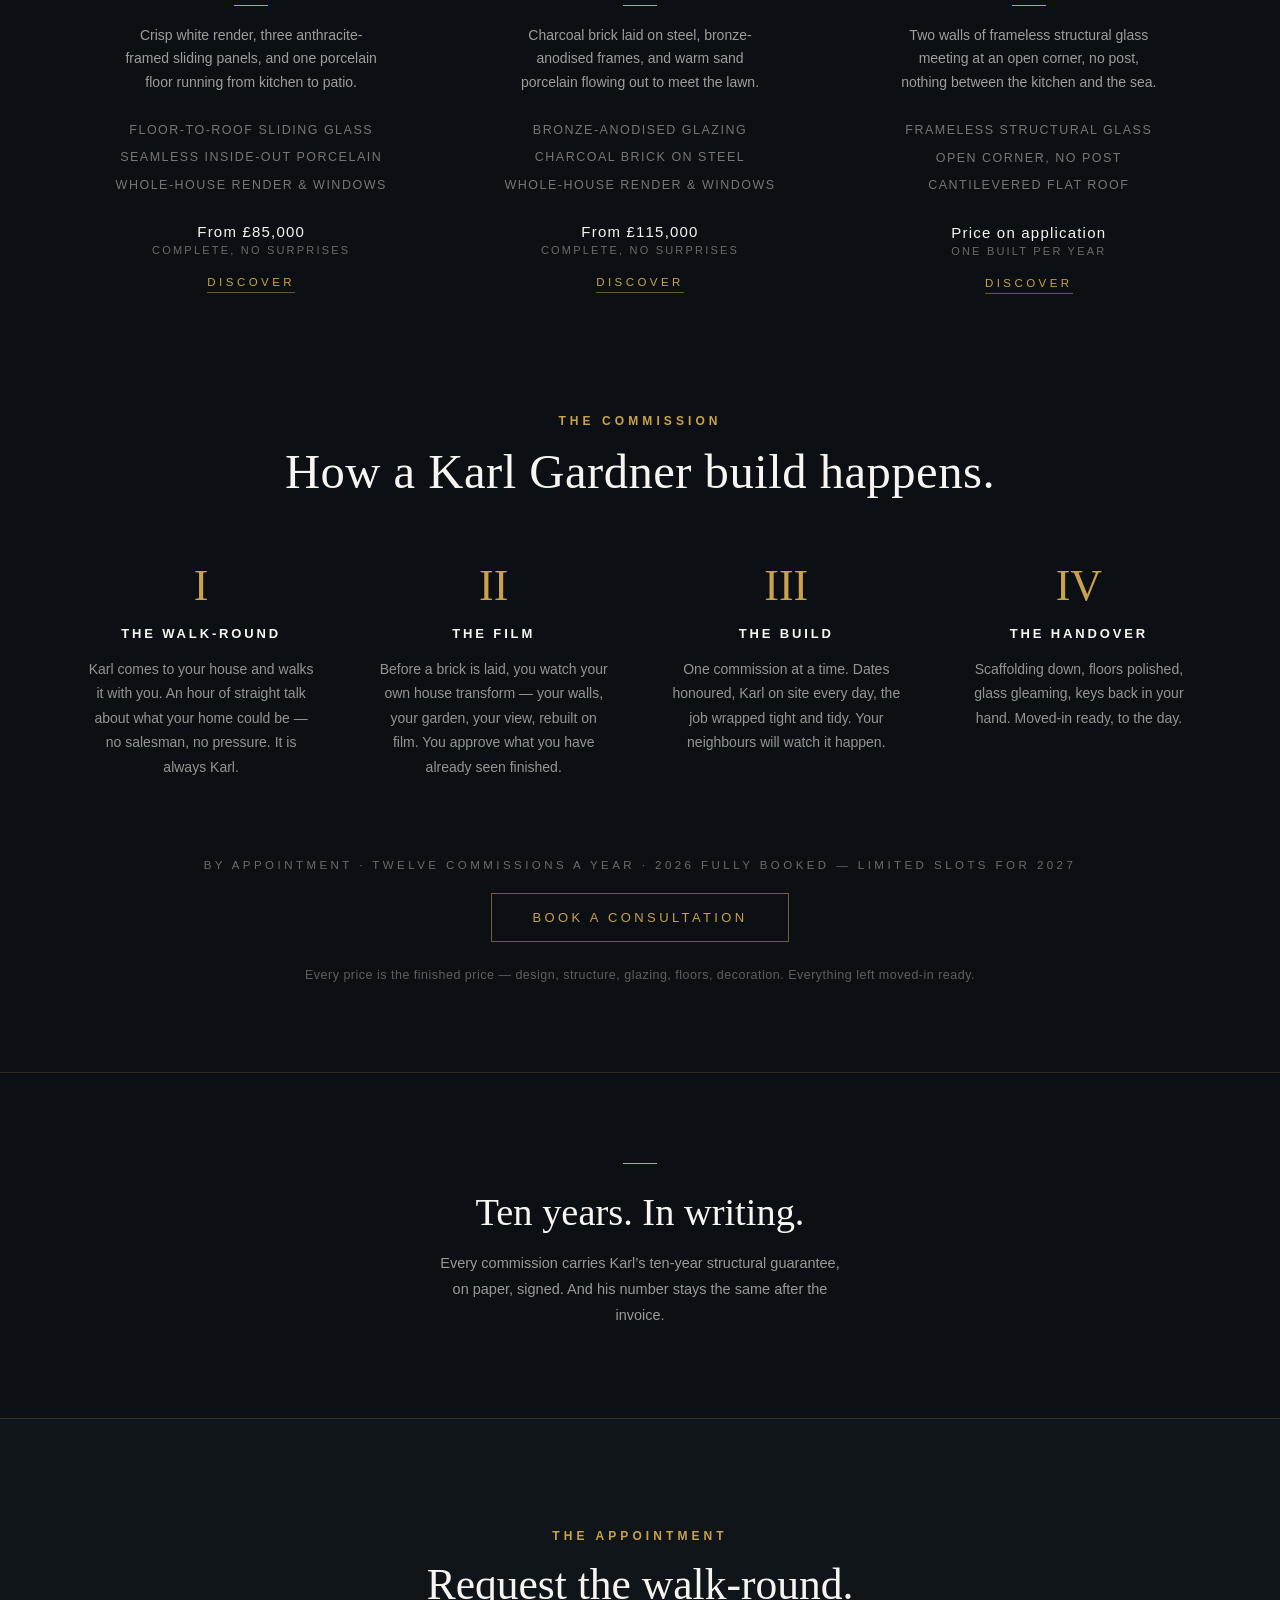
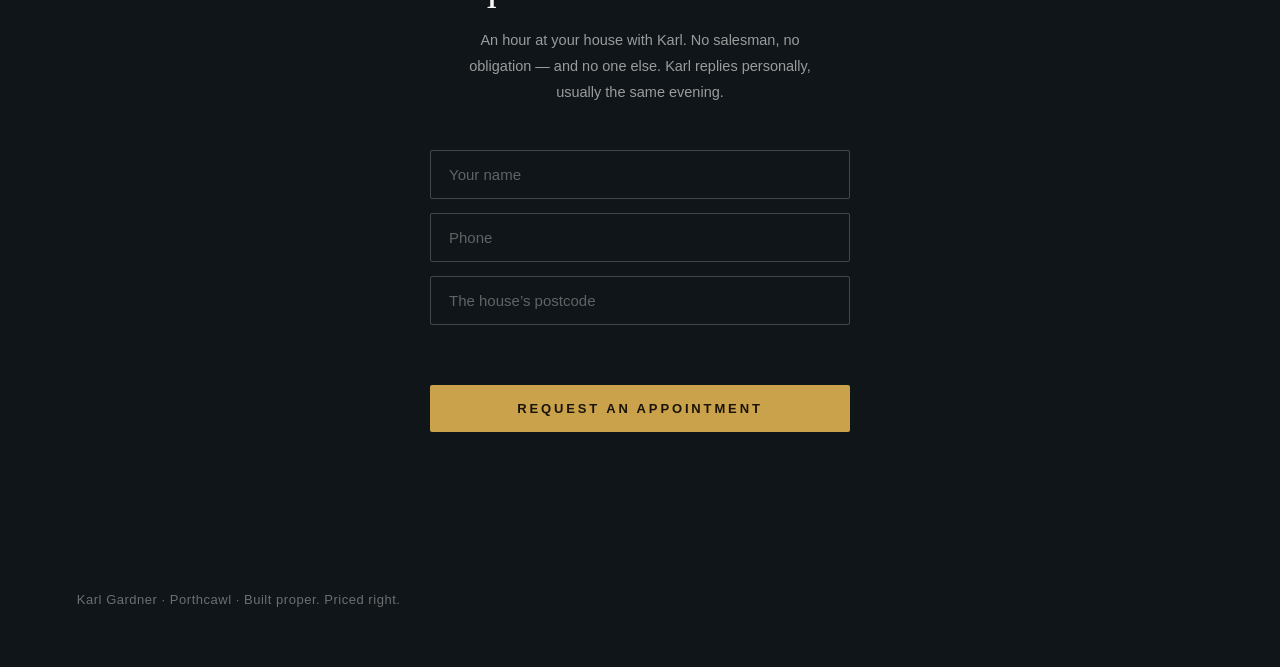
==== commit c8f0871d: "Hero: finished-house poster, seamless joins, stable progress bar Poster is now the finished dusk hou" ====
--- a/index.html
+++ b/index.html
@@ -240,18 +240,47 @@
 
   var progress = document.getElementById('heroProgress');
 
+  var metaReady = false;
+
+  // Warm the next clip into cache so a swap has nothing to wait for.
+  var preloader = document.createElement('video');
+  preloader.muted = true;
+  preloader.preload = 'auto';
+  function warmNext() {
+    var nc = cycleIndex, ni = clipIndex + 1;
+    if (ni >= cycles[nc].length) { nc = (nc + 1) % cycles.length; ni = 0; }
+    var url = cycles[nc] && cycles[nc][ni];
+    if (url && preloader.getAttribute('src') !== url) preloader.src = url;
+  }
+
+  video.addEventListener('loadedmetadata', function () { metaReady = true; });
+
   function play() {
+    metaReady = false;
     video.src = cycles[cycleIndex][clipIndex];
     paintProgress();
     var p = video.play();
     if (p) p.catch(function () { stillFallback(video); });
-    // Hold the freeze canvas up until the new clip actually paints. Without
-    // this the element repaints its poster — the tired-house frame — for a
-    // beat at every chapter join.
-    video.addEventListener('playing', function once() {
+
+    // Drop the freeze only once a real frame of the NEW clip has painted.
+    // 'playing' fires before the first frame composites, which is what was
+    // still letting a flash through at the joins.
+    var dropped = false;
+    function drop() {
+      if (dropped) return;
+      dropped = true;
       freeze.classList.remove('is-shown');
-      video.removeEventListener('playing', once);
-    });
+      warmNext();
+    }
+    if (video.requestVideoFrameCallback) {
+      video.requestVideoFrameCallback(drop);
+    } else {
+      video.addEventListener('playing', function once() {
+        video.removeEventListener('playing', once);
+        setTimeout(drop, 90);
+      });
+    }
+    setTimeout(drop, 1500);   // never leave the freeze stuck up
   }
 
   function showFreeze() {
@@ -284,15 +313,31 @@
     return n;
   }
 
+  var lastFrac = 0, paintedPct = -1;
+
   function paintProgress() {
     if (!progress || !progress.firstChild || !cycles.length) return;
     var total = totalClips();
-    var within = (video.duration && isFinite(video.duration)) ? video.currentTime / video.duration : 0;
-    var frac = (clipsBefore(cycleIndex) + clipIndex + Math.min(within, 1)) / total;
-    progress.firstChild.style.width = (Math.min(Math.max(frac, 0), 1) * 100) + '%';
-  }
-
-  video.addEventListener('timeupdate', paintProgress);
+    // Only count position inside a clip once ITS metadata has loaded. Between
+    // a src swap and 'loadedmetadata' the element can still report the old
+    // clip's currentTime/duration — that stale full-ratio was what made the
+    // bar run ahead and then snap backwards.
+    var within = (metaReady && video.duration && isFinite(video.duration))
+      ? Math.min(video.currentTime / video.duration, 1) : 0;
+    var frac = (clipsBefore(cycleIndex) + clipIndex + within) / total;
+    frac = Math.min(Math.max(frac, 0), 1);
+    // Monotonic: never step backwards except when the whole loop restarts.
+    if (frac < lastFrac && !(lastFrac > 0.95 && frac < 0.15)) frac = lastFrac;
+    lastFrac = frac;
+    var pct = Math.round(frac * 10000) / 100;
+    if (pct !== paintedPct) {
+      paintedPct = pct;
+      progress.firstChild.style.width = pct + '%';
+    }
+  }
+
+  // Repaint every frame so the bar glides instead of stepping on 'timeupdate'.
+  (function tick() { paintProgress(); requestAnimationFrame(tick); })();
 
   var holdDeadline = 0;
 
--- a/style.css
+++ b/style.css
@@ -99,7 +99,7 @@
 .hero-progress i {
   display: block; height: 100%; width: 0;
   background: var(--gold);
-  transition: width .25s linear;
+  /* No transition — a rAF loop drives the width, so easing would only lag. */
 }
 
 /* Commission No. 1 — a real Karl Gardner job, on the Work page */
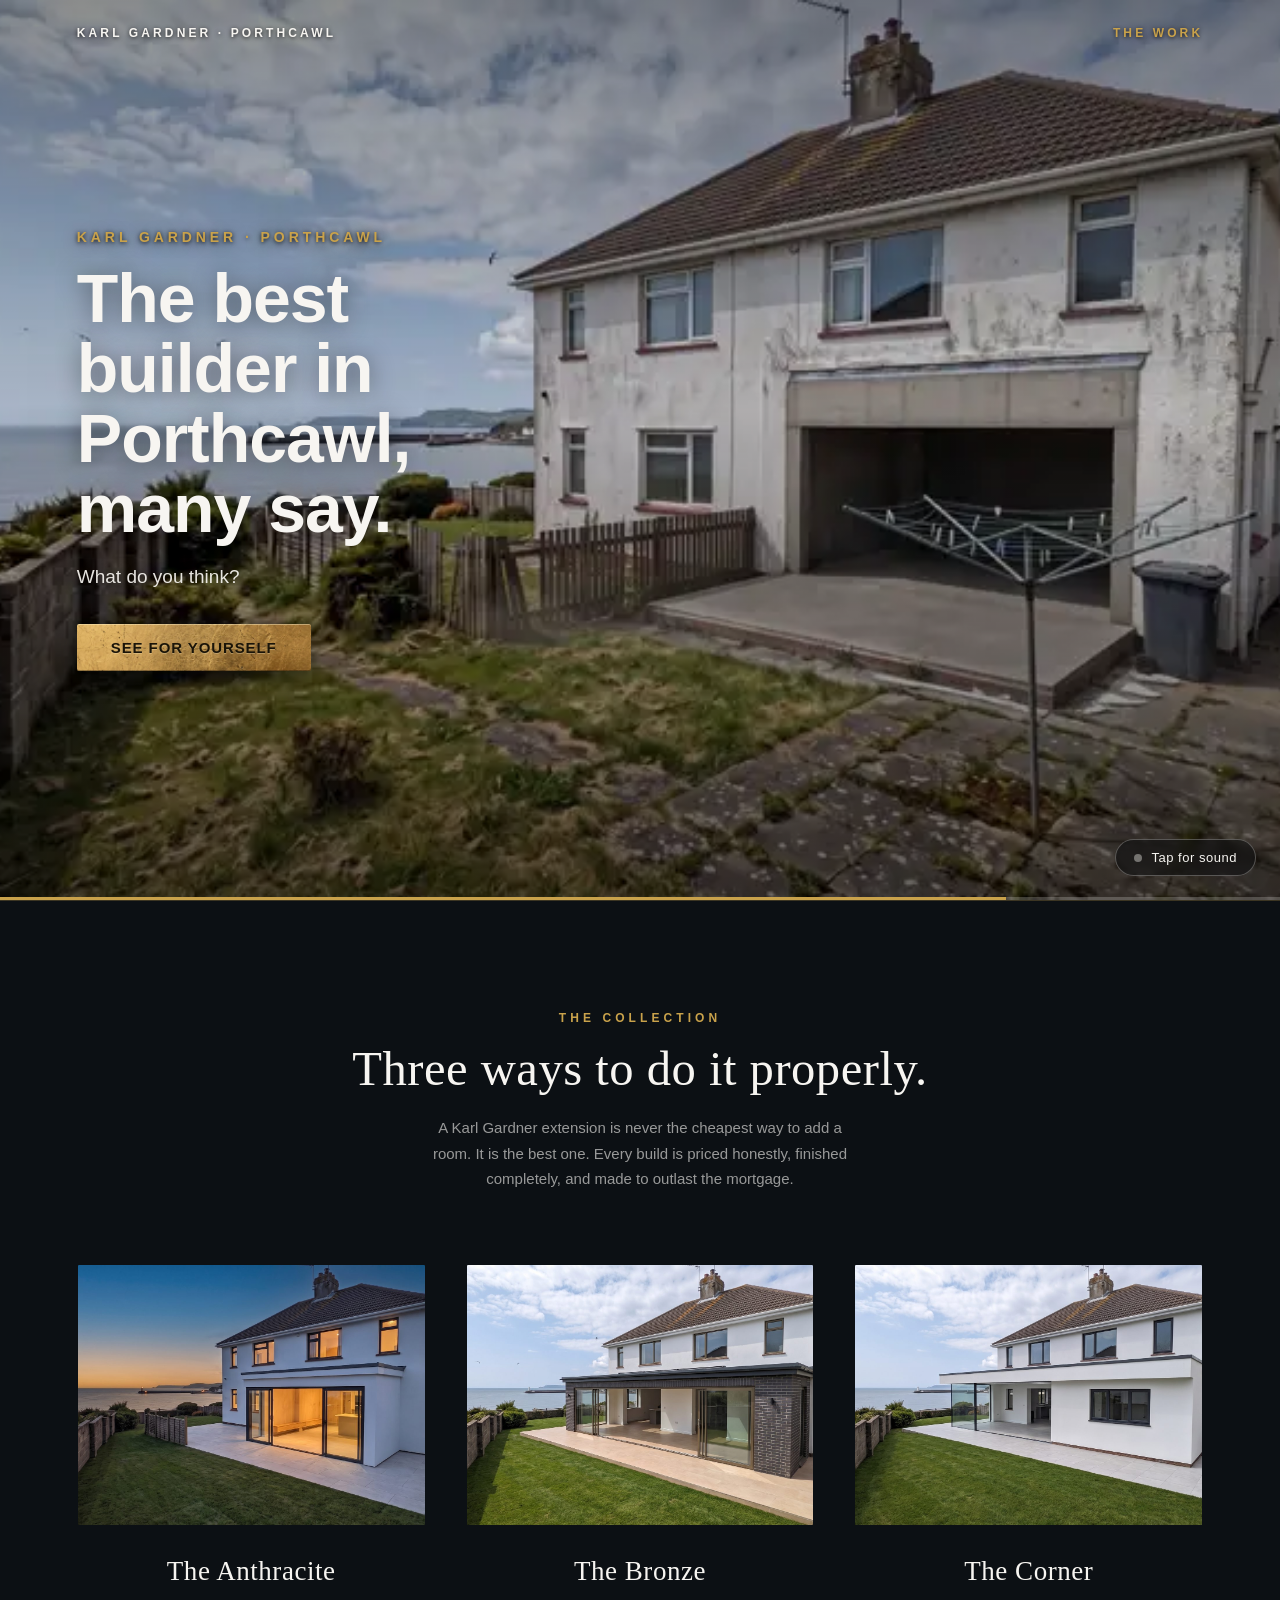
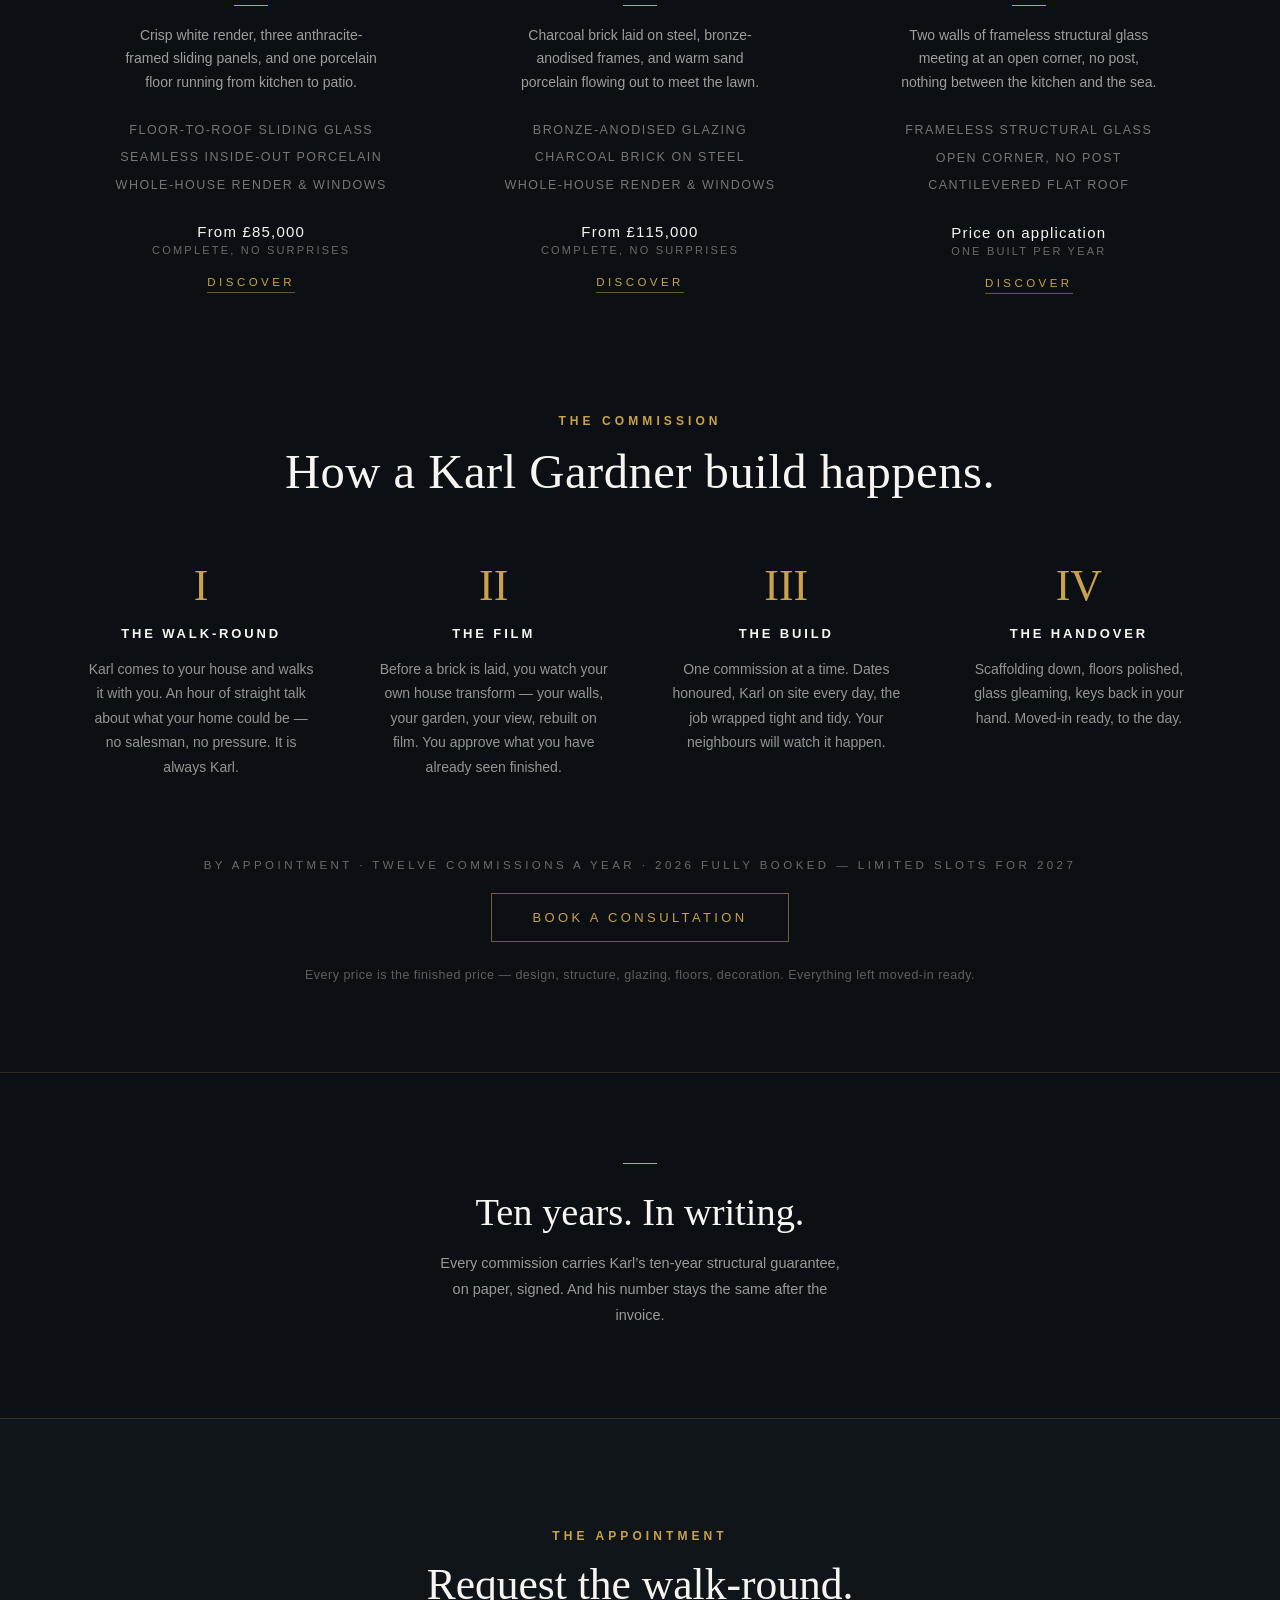
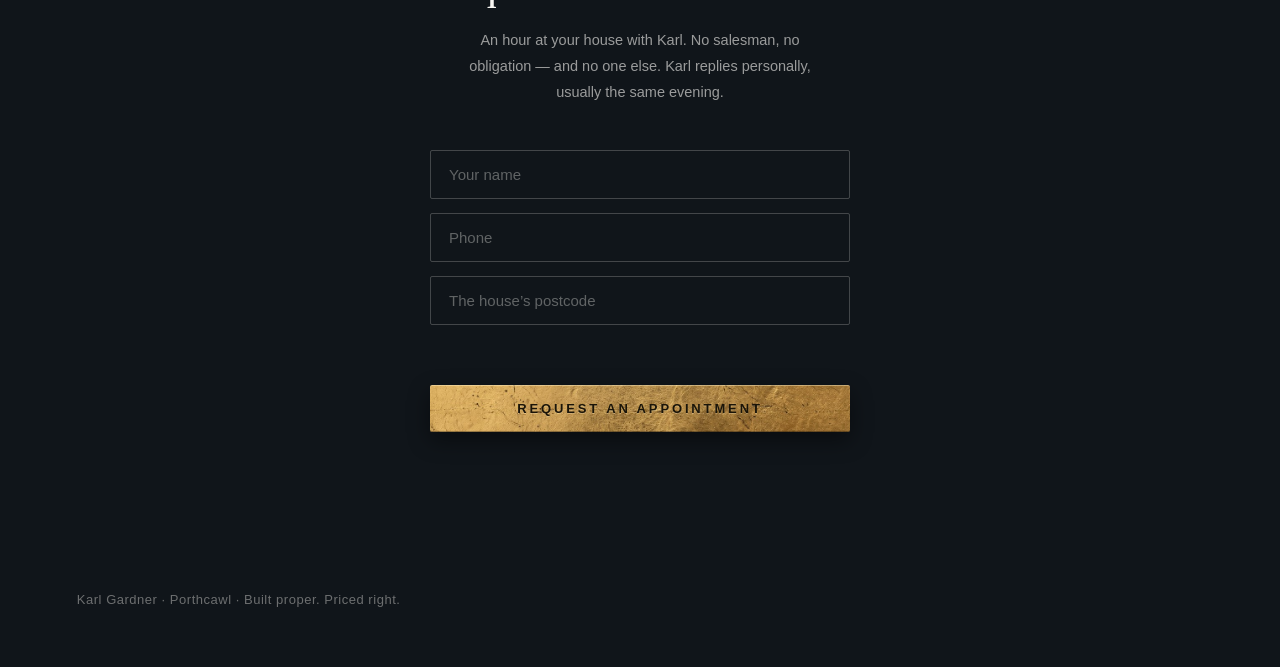
==== commit 60e89feb: "Hero bar: drive it off the loop clock so it never stalls It was measuring which clip was playing, so" ====
--- a/index.html
+++ b/index.html
@@ -253,7 +253,13 @@
     if (url && preloader.getAttribute('src') !== url) preloader.src = url;
   }
 
-  video.addEventListener('loadedmetadata', function () { metaReady = true; });
+  video.addEventListener('loadedmetadata', function () {
+    metaReady = true;
+    // Cache the real length so the bar's clock is exact from the second loop.
+    if (video.duration && isFinite(video.duration)) {
+      durations[key(cycleIndex, clipIndex)] = video.duration * 1000;
+    }
+  });
 
   function play() {
     metaReady = false;
@@ -301,30 +307,45 @@
     progress.innerHTML = '<i></i>';
   }
 
-  function totalClips() {
-    var n = 0;
-    for (var i = 0; i < cycles.length; i++) n += cycles[i].length;
-    return n;
-  }
-
-  function clipsBefore(ci) {
-    var n = 0;
-    for (var i = 0; i < ci; i++) n += cycles[i].length;
-    return n;
+  // The bar measures TIME through the whole loop — every clip plus every hold
+  // — not "which clip are we on". That is what keeps it moving during the
+  // holds and the load gaps instead of stalling at a boundary.
+  var DEFAULT_CLIP_MS = 12000;   // until a clip reports its real duration
+  var durations = {};            // "cycle:clip" -> ms, filled from metadata
+  var holdStartedAt = 0;
+
+  function key(c, i) { return c + ':' + i; }
+  function durOf(c, i) { return durations[key(c, i)] || DEFAULT_CLIP_MS; }
+
+  function loopTotalMs() {
+    var t = 0;
+    for (var c = 0; c < cycles.length; c++) {
+      for (var i = 0; i < cycles[c].length; i++) t += durOf(c, i);
+      t += HOLD_MS;                       // each cycle ends on a hold
+    }
+    return t || 1;
+  }
+
+  function loopElapsedMs() {
+    var t = 0, c, i;
+    for (c = 0; c < cycleIndex; c++) {
+      for (i = 0; i < cycles[c].length; i++) t += durOf(c, i);
+      t += HOLD_MS;
+    }
+    for (i = 0; i < clipIndex; i++) t += durOf(cycleIndex, i);
+    if (holdStartedAt) {
+      t += Math.min(performance.now() - holdStartedAt, HOLD_MS);
+    } else if (metaReady && video.duration && isFinite(video.duration)) {
+      t += Math.min(video.currentTime, video.duration) * 1000;
+    }
+    return t;
   }
 
   var lastFrac = 0, paintedPct = -1;
 
   function paintProgress() {
     if (!progress || !progress.firstChild || !cycles.length) return;
-    var total = totalClips();
-    // Only count position inside a clip once ITS metadata has loaded. Between
-    // a src swap and 'loadedmetadata' the element can still report the old
-    // clip's currentTime/duration — that stale full-ratio was what made the
-    // bar run ahead and then snap backwards.
-    var within = (metaReady && video.duration && isFinite(video.duration))
-      ? Math.min(video.currentTime / video.duration, 1) : 0;
-    var frac = (clipsBefore(cycleIndex) + clipIndex + within) / total;
+    var frac = loopElapsedMs() / loopTotalMs();
     frac = Math.min(Math.max(frac, 0), 1);
     // Monotonic: never step backwards except when the whole loop restarts.
     if (frac < lastFrac && !(lastFrac > 0.95 && frac < 0.15)) frac = lastFrac;
@@ -343,6 +364,7 @@
 
   function advanceCycle() {
     holdDeadline = 0;
+    holdStartedAt = 0;
     cycleIndex = (cycleIndex + 1) % cycles.length;
     clipIndex = 0;
     // Deliberately no rebuild — the bar runs continuously across all cycles
@@ -357,6 +379,8 @@
     clipIndex++;
     paintProgress();
     if (clipIndex < cycles[cycleIndex].length) { play(); return; }
+    // Hold on the finished frame — the bar keeps travelling through it.
+    holdStartedAt = performance.now();
     holdDeadline = performance.now() + HOLD_MS;
     setTimeout(function () { if (holdDeadline) advanceCycle(); }, HOLD_MS);
   });
--- a/style.css
+++ b/style.css
@@ -69,12 +69,27 @@
   line-height: 1.5; color: rgba(247,245,241,.92); max-width: 44ch;
   text-shadow: 0 1px 12px rgba(0,0,0,.5);
 }
+/* Gold leaf, stamped — same foil as the wax-sealed card. */
 .btn {
   display: inline-block; margin-top: 32px; align-self: flex-start;
-  background: var(--gold); color: #1a1408;
+  background: url('./media/foil.jpg') center/cover no-repeat, var(--gold);
+  color: #1a1408;
   padding: 15px 34px; font-size: 15px; font-weight: 700;
   letter-spacing: .06em; text-transform: uppercase; text-decoration: none;
   border-radius: 2px;
+  box-shadow:
+    inset 0 1px 0 rgba(255,242,205,.42),
+    inset 0 -1px 0 rgba(0,0,0,.30),
+    0 8px 22px rgba(0,0,0,.45);
+  text-shadow: 0 1px 0 rgba(255,240,200,.28);
+  transition: transform .12s ease, box-shadow .12s ease;
+}
+.btn:active {
+  transform: translateY(1px);
+  box-shadow:
+    inset 0 1px 0 rgba(255,242,205,.30),
+    inset 0 -1px 0 rgba(0,0,0,.34),
+    0 4px 12px rgba(0,0,0,.4);
 }
 .sound-toggle {
   position: absolute; z-index: 3; right: 24px; bottom: 24px;
@@ -267,7 +282,7 @@
   padding: 16px 40px; border: 1px solid rgba(201,162,75,.55);
   transition: background .3s ease, color .3s ease;
 }
-.collection .invite a:hover { background: var(--gold); color: #1a1408; }
+.collection .invite a:hover { background: url('./media/foil.jpg') center/cover no-repeat, var(--gold); color: #1a1408; }
 .collection .footnote {
   margin-top: 26px; text-align: center;
   color: rgba(247,245,241,.35); font-size: 12.5px; letter-spacing: .04em;
@@ -337,7 +352,7 @@
   padding: 16px 40px; border: 1px solid rgba(201,162,75,.55);
   transition: background .3s ease, color .3s ease;
 }
-.model-detail .invite a:hover { background: var(--gold); color: #1a1408; }
+.model-detail .invite a:hover { background: url('./media/foil.jpg') center/cover no-repeat, var(--gold); color: #1a1408; }
 
 /* Words from the Twelve */
 .quotes {
@@ -412,10 +427,24 @@
 .appointment input:focus { outline: none; border-color: rgba(201,162,75,.7); }
 .appointment button {
   margin-top: 12px; cursor: pointer;
-  background: var(--gold); border: none; color: #1a1408;
+  background: url('./media/foil.jpg') center/cover no-repeat, var(--gold);
+  border: none; color: #1a1408;
   padding: 16px; font-size: 13px; font-weight: 700;
   letter-spacing: .22em; text-transform: uppercase; border-radius: 2px;
   font-family: inherit;
+  box-shadow:
+    inset 0 1px 0 rgba(255,242,205,.42),
+    inset 0 -1px 0 rgba(0,0,0,.30),
+    0 8px 22px rgba(0,0,0,.45);
+  text-shadow: 0 1px 0 rgba(255,240,200,.28);
+  transition: transform .12s ease, box-shadow .12s ease;
+}
+.appointment button:active {
+  transform: translateY(1px);
+  box-shadow:
+    inset 0 1px 0 rgba(255,242,205,.30),
+    inset 0 -1px 0 rgba(0,0,0,.34),
+    0 4px 12px rgba(0,0,0,.4);
 }
 
 /* Before / after compare */
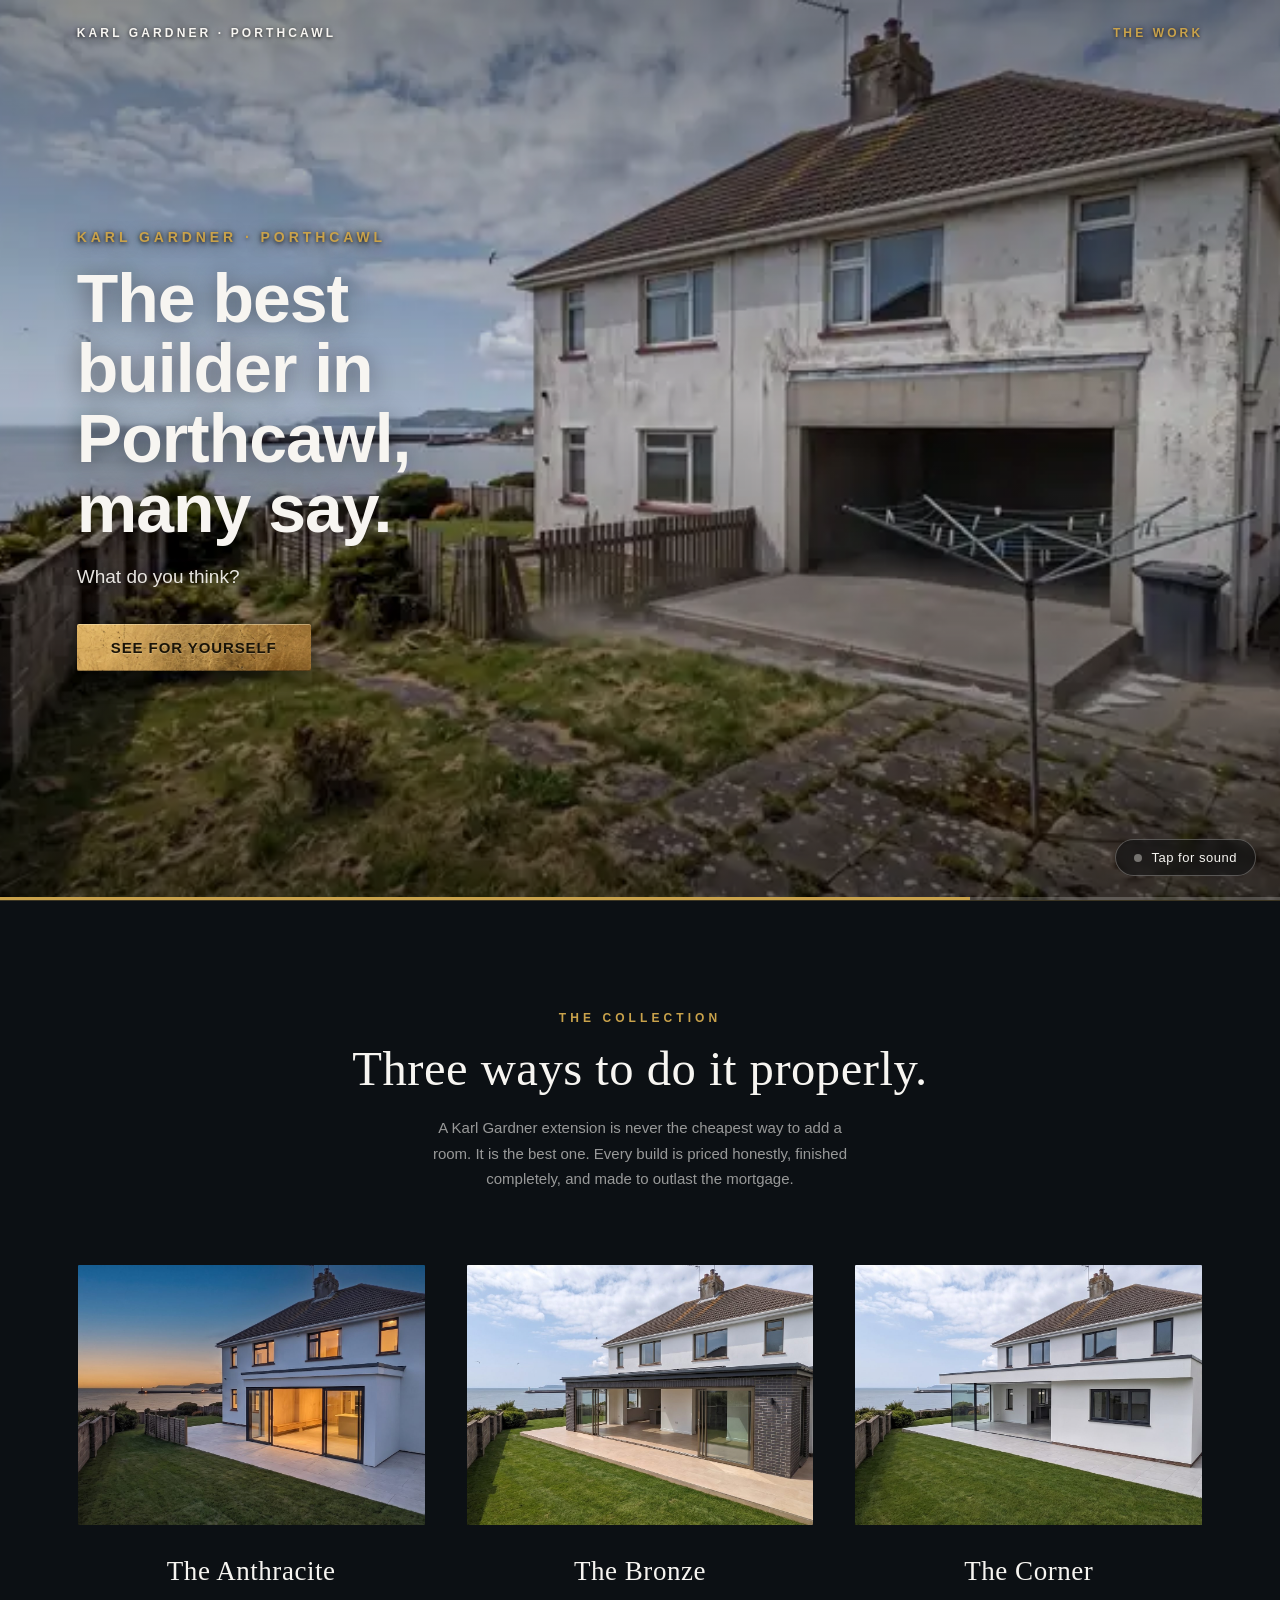
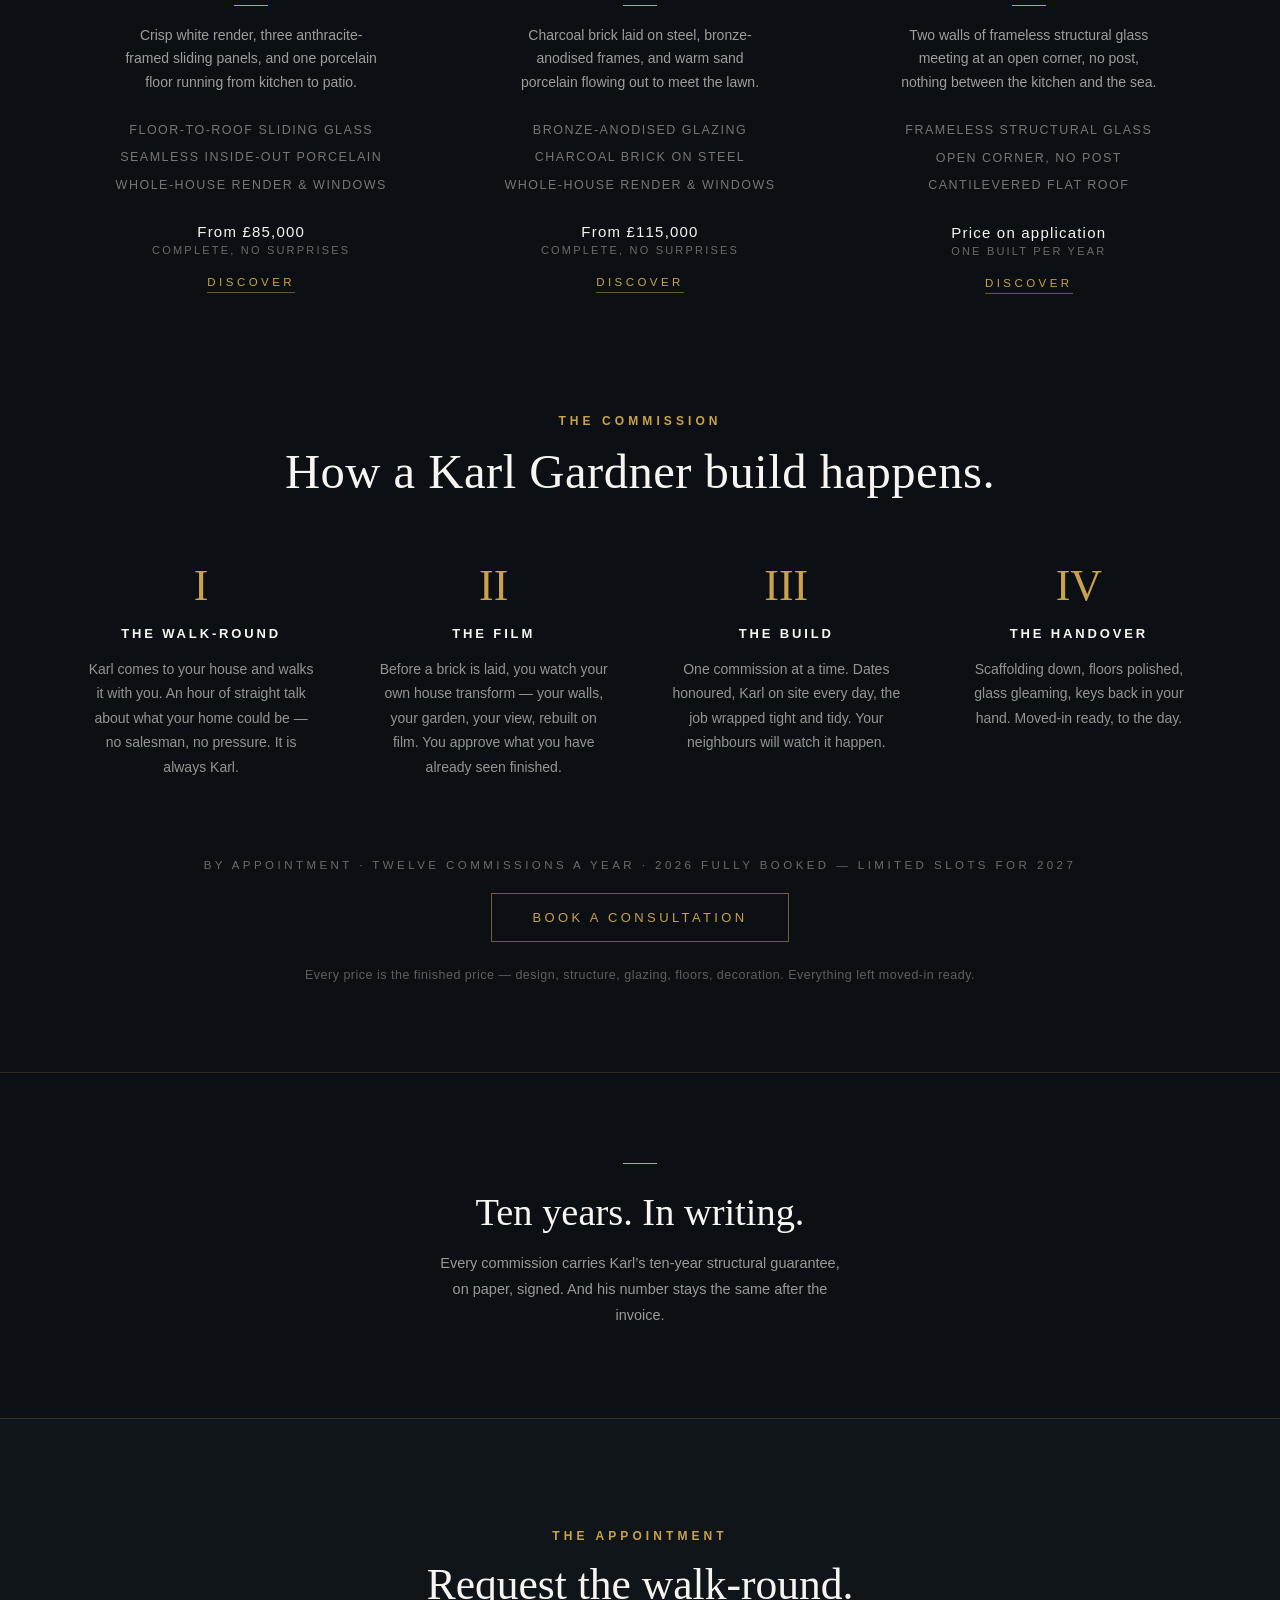
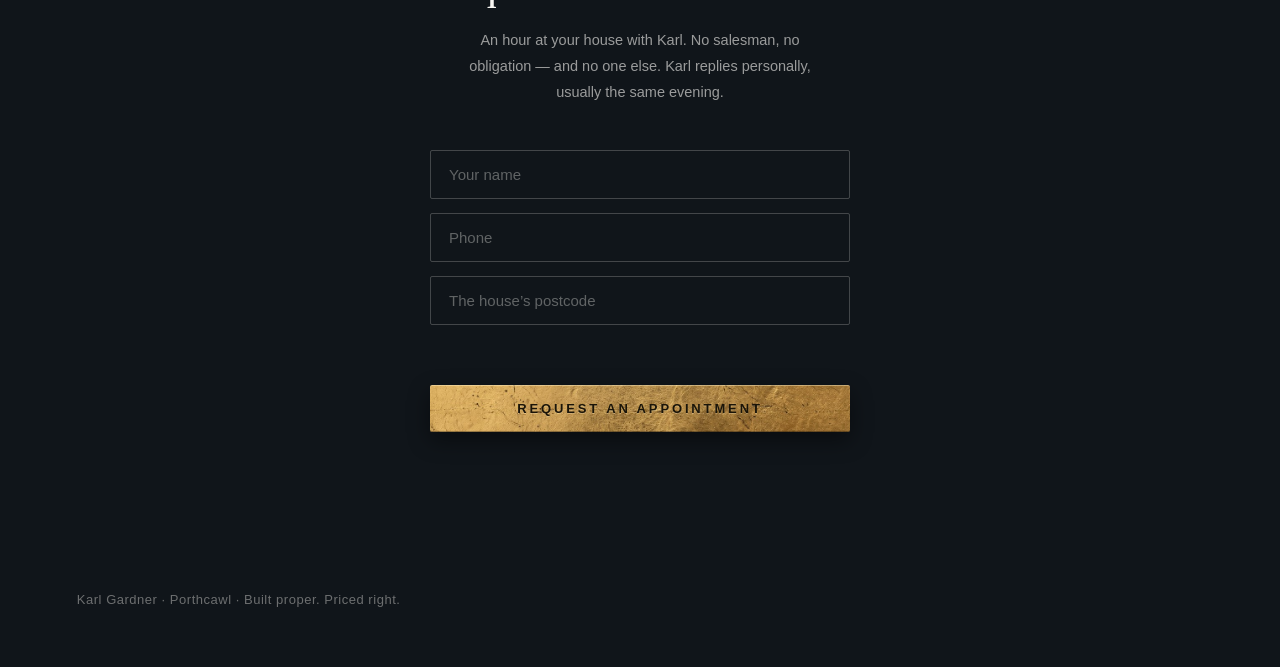
==== commit af20bc10: "Sticky appointment pill, and host Karl's private reveal page at /hello Pill: gold leaf, fixed bottom" ====
--- a/index.html
+++ b/index.html
@@ -479,5 +479,6 @@
 </script>
 
 <script src="./reveal.js"></script>
+<script src="./sticky-cta.js"></script>
 </body>
 </html>
--- a/style.css
+++ b/style.css
@@ -502,6 +502,37 @@
 }
 .pc-whisper.is-shown { opacity: 1; }
 
+/* Sticky appointment pill — same gold leaf as the card. Quiet by design:
+   hidden over any hero and over the real form, fades rather than pops. */
+.sticky-cta {
+  position: fixed; z-index: 40;
+  right: 22px; bottom: calc(22px + env(safe-area-inset-bottom, 0px));
+  background: url('./media/foil.jpg') center/cover no-repeat, var(--gold);
+  color: #1a1408; text-decoration: none;
+  padding: 13px 22px; border-radius: 999px;
+  font-size: 11.5px; letter-spacing: .16em; text-transform: uppercase; font-weight: 700;
+  box-shadow:
+    inset 0 1px 0 rgba(255,242,205,.42),
+    inset 0 -1px 0 rgba(0,0,0,.30),
+    0 8px 22px rgba(0,0,0,.5);
+  text-shadow: 0 1px 0 rgba(255,240,200,.28);
+  opacity: 0; transform: translateY(10px); pointer-events: none;
+  transition: opacity .35s ease, transform .35s ease;
+}
+.sticky-cta.is-shown { opacity: 1; transform: none; pointer-events: auto; }
+.sticky-cta:active { transform: translateY(1px); }
+.sticky-cta:focus-visible { outline: 2px solid var(--gold); outline-offset: 3px; }
+@media (max-width: 560px) {
+  .sticky-cta {
+    right: 14px; left: auto;
+    bottom: calc(14px + env(safe-area-inset-bottom, 0px));
+    padding: 12px 18px; font-size: 11px; letter-spacing: .12em;
+  }
+}
+@media (prefers-reduced-motion: reduce) {
+  .sticky-cta { transition: none; transform: none; }
+}
+
 footer { padding: 40px 6vw 60px; color: rgba(247,245,241,.4); font-size: 13px; letter-spacing: .04em; }
 
 @media (prefers-reduced-motion: reduce) {
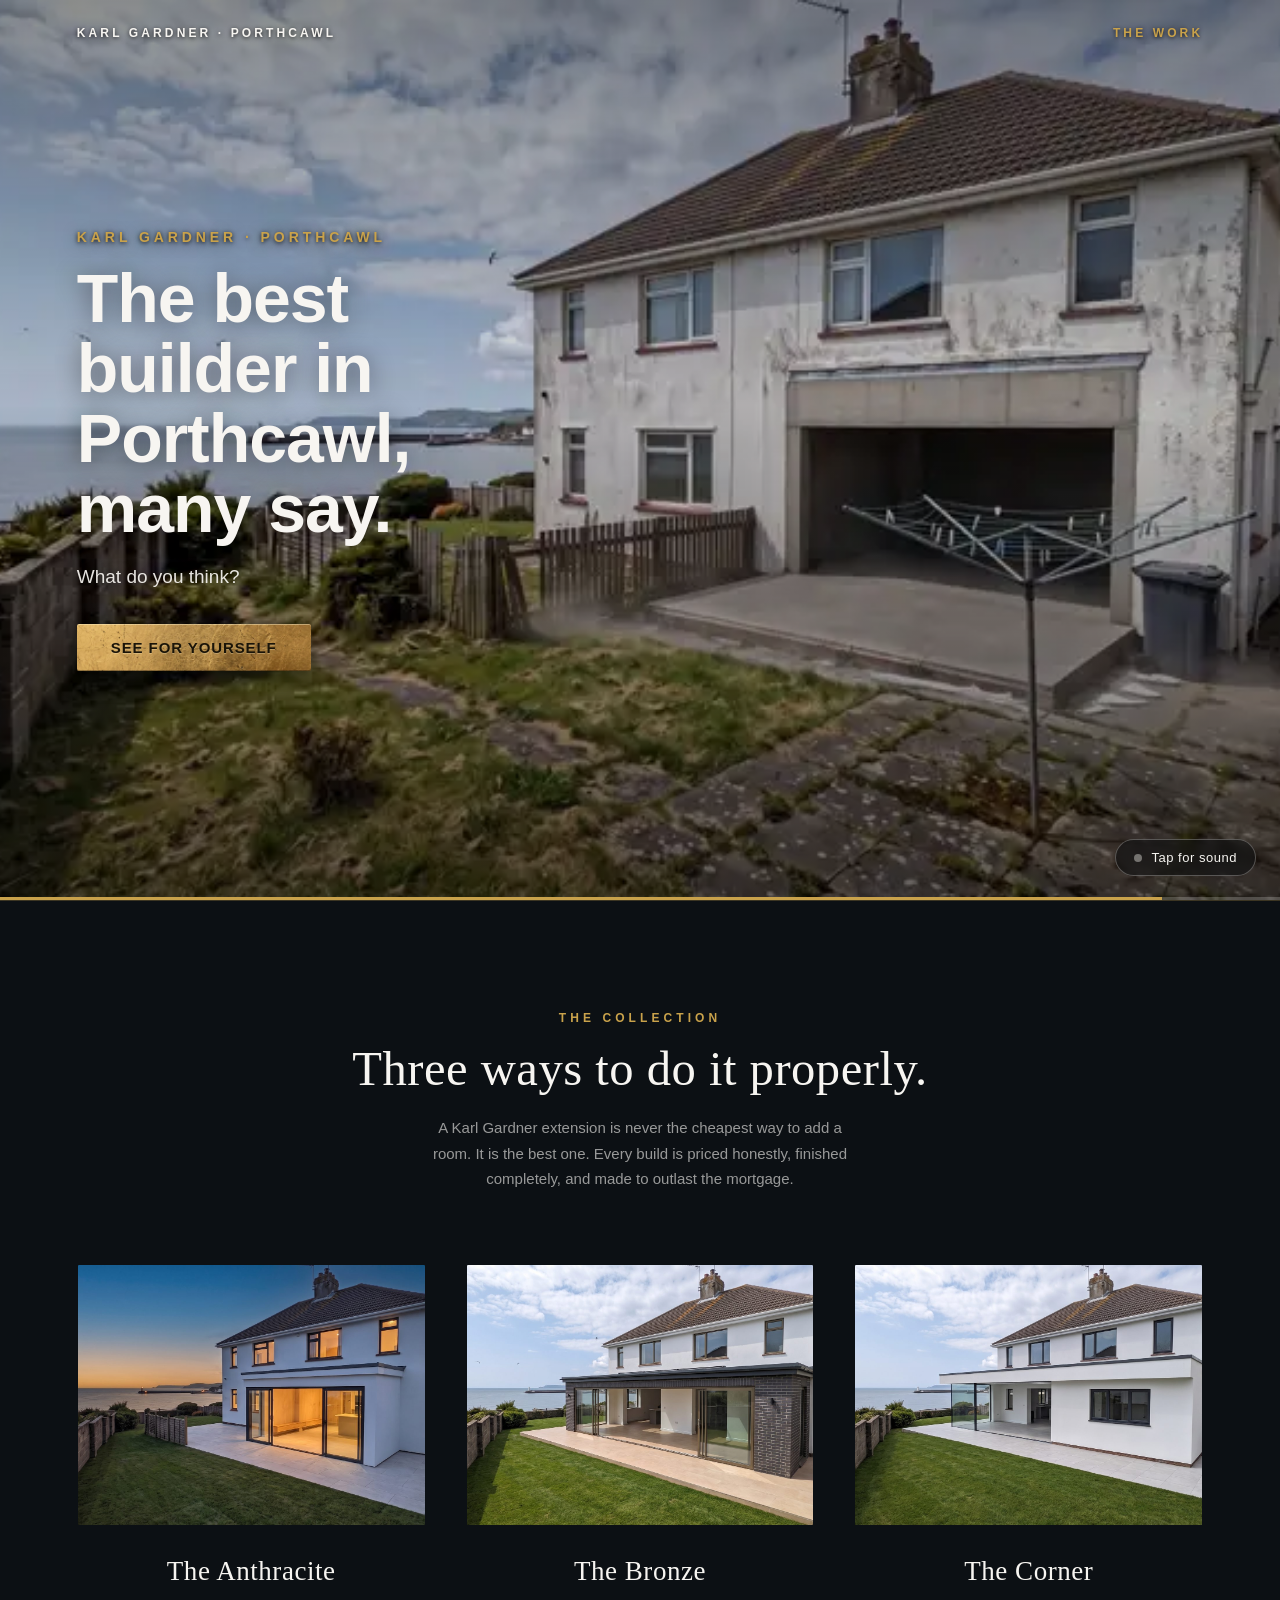
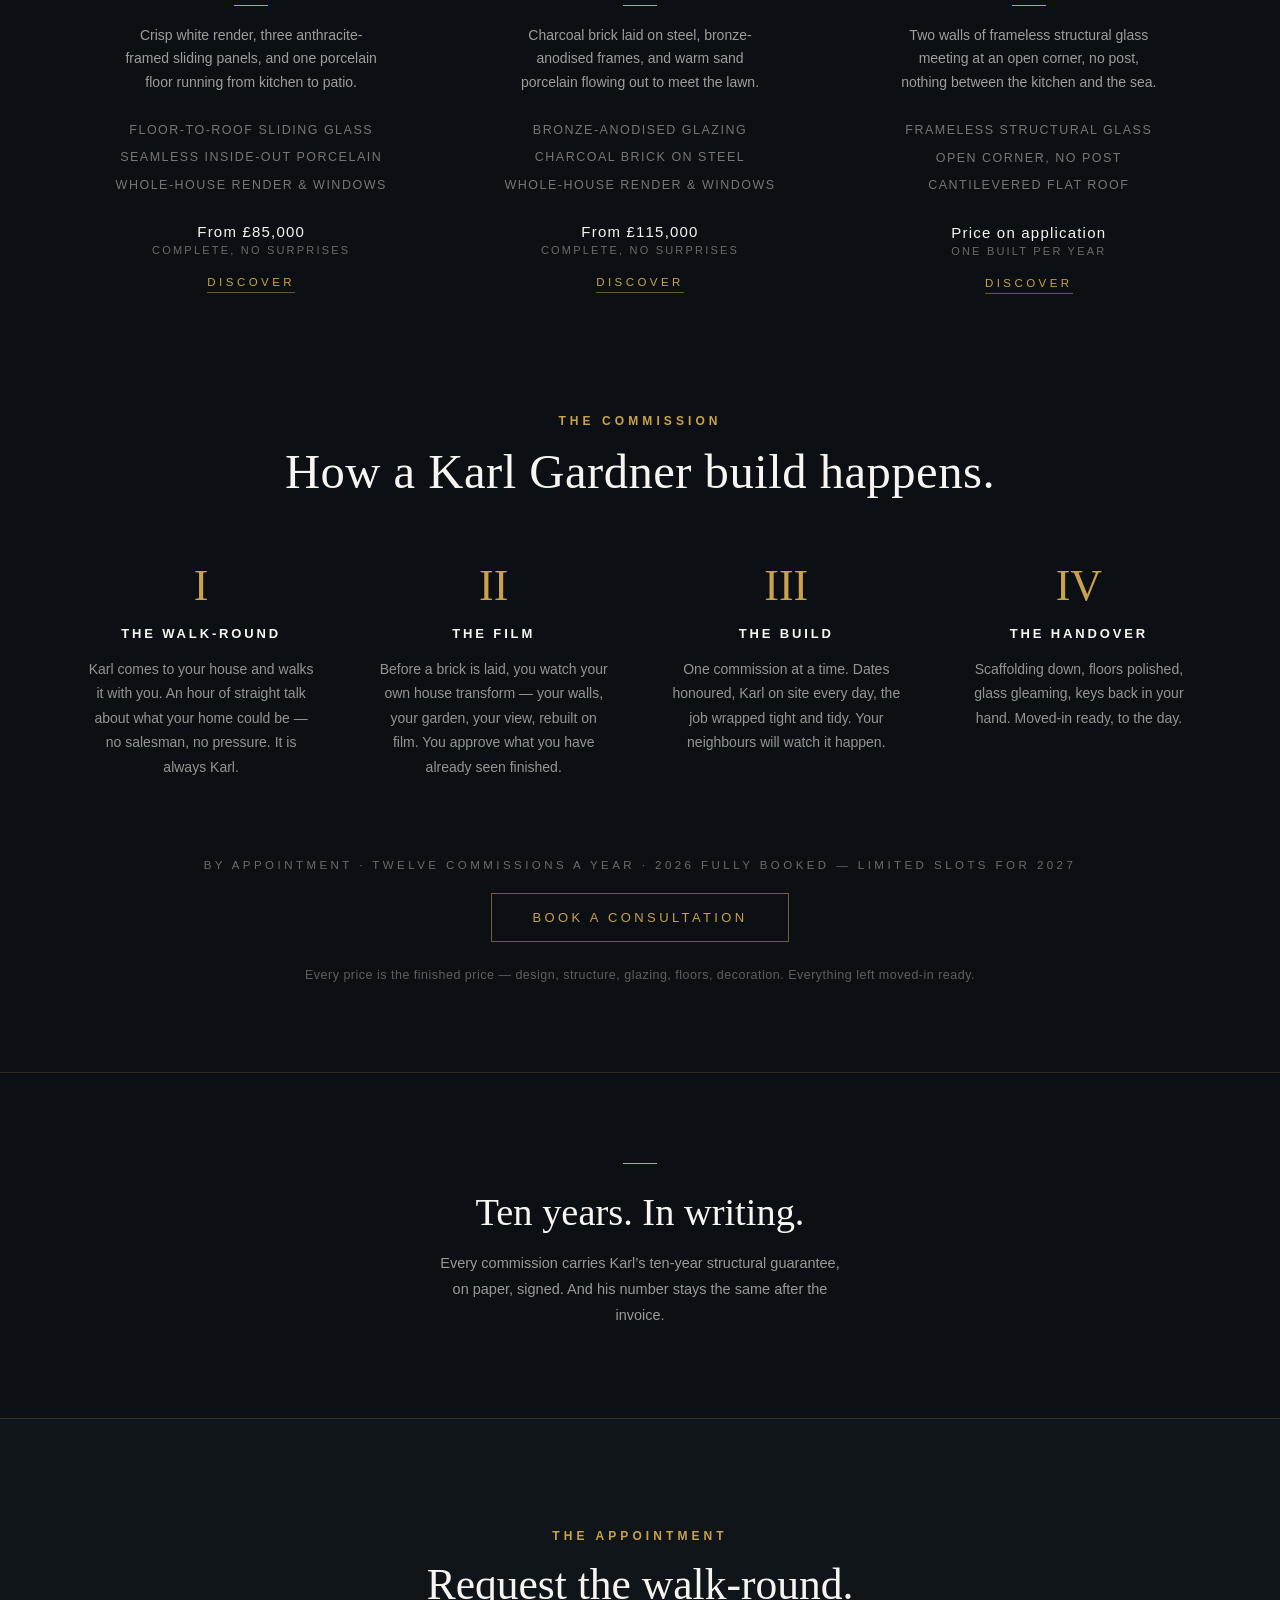
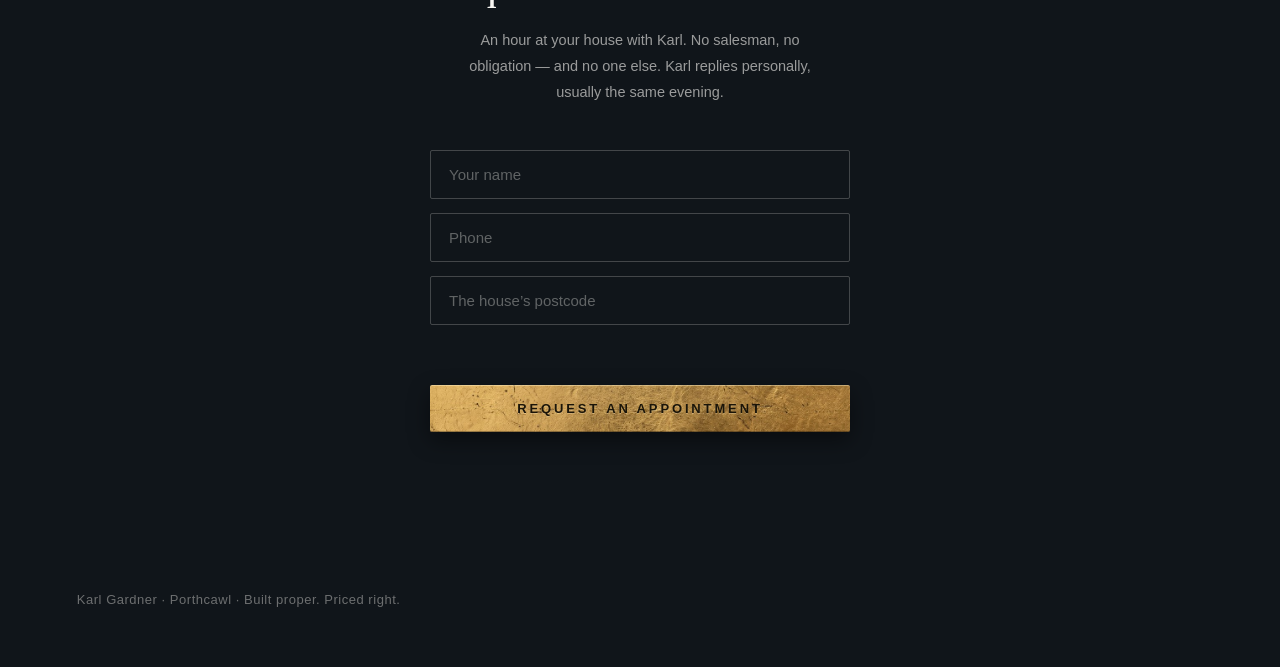
==== commit b7026935: "Halve the hero's dwell between transformations Measured the joins: chapter cuts cost ~55ms, cycle en" ====
--- a/index.html
+++ b/index.html
@@ -154,7 +154,10 @@
 
 <script>
 (function () {
-  var HOLD_MS = 6000;
+  // Dwell on the finished house before the next transformation starts.
+  // Measured: chapter joins cost ~55ms, so this number IS the whole pause.
+  // 6s read as dead air; 3s still lets the result land.
+  var HOLD_MS = 3000;
 
   var CYCLE_DEFS_DESKTOP = [
     ['./media/01-build.mp4', './media/02-glass-floor.mp4', './media/03-glowup-dusk.mp4'],
--- a/style.css
+++ b/style.css
@@ -520,6 +520,18 @@
   transition: opacity .35s ease, transform .35s ease;
 }
 .sticky-cta.is-shown { opacity: 1; transform: none; pointer-events: auto; }
+/* Karl's return chip — the same gold, with a soft pulse so it catches the
+   eye once without ever moving or blocking anything. */
+.sticky-cta.is-lee::before { content: '\2190\00a0'; }
+.sticky-cta.is-lee.is-shown { animation: cta-notice 2.6s ease-out 1 both; }
+@keyframes cta-notice {
+  0%   { box-shadow: inset 0 1px 0 rgba(255,242,205,.42), inset 0 -1px 0 rgba(0,0,0,.30), 0 8px 22px rgba(0,0,0,.5), 0 0 0 0 rgba(201,162,75,.55); }
+  55%  { box-shadow: inset 0 1px 0 rgba(255,242,205,.42), inset 0 -1px 0 rgba(0,0,0,.30), 0 8px 22px rgba(0,0,0,.5), 0 0 0 14px rgba(201,162,75,0); }
+  100% { box-shadow: inset 0 1px 0 rgba(255,242,205,.42), inset 0 -1px 0 rgba(0,0,0,.30), 0 8px 22px rgba(0,0,0,.5), 0 0 0 0 rgba(201,162,75,0); }
+}
+@media (prefers-reduced-motion: reduce) {
+  .sticky-cta.is-lee.is-shown { animation: none; }
+}
 .sticky-cta:active { transform: translateY(1px); }
 .sticky-cta:focus-visible { outline: 2px solid var(--gold); outline-offset: 3px; }
 @media (max-width: 560px) {
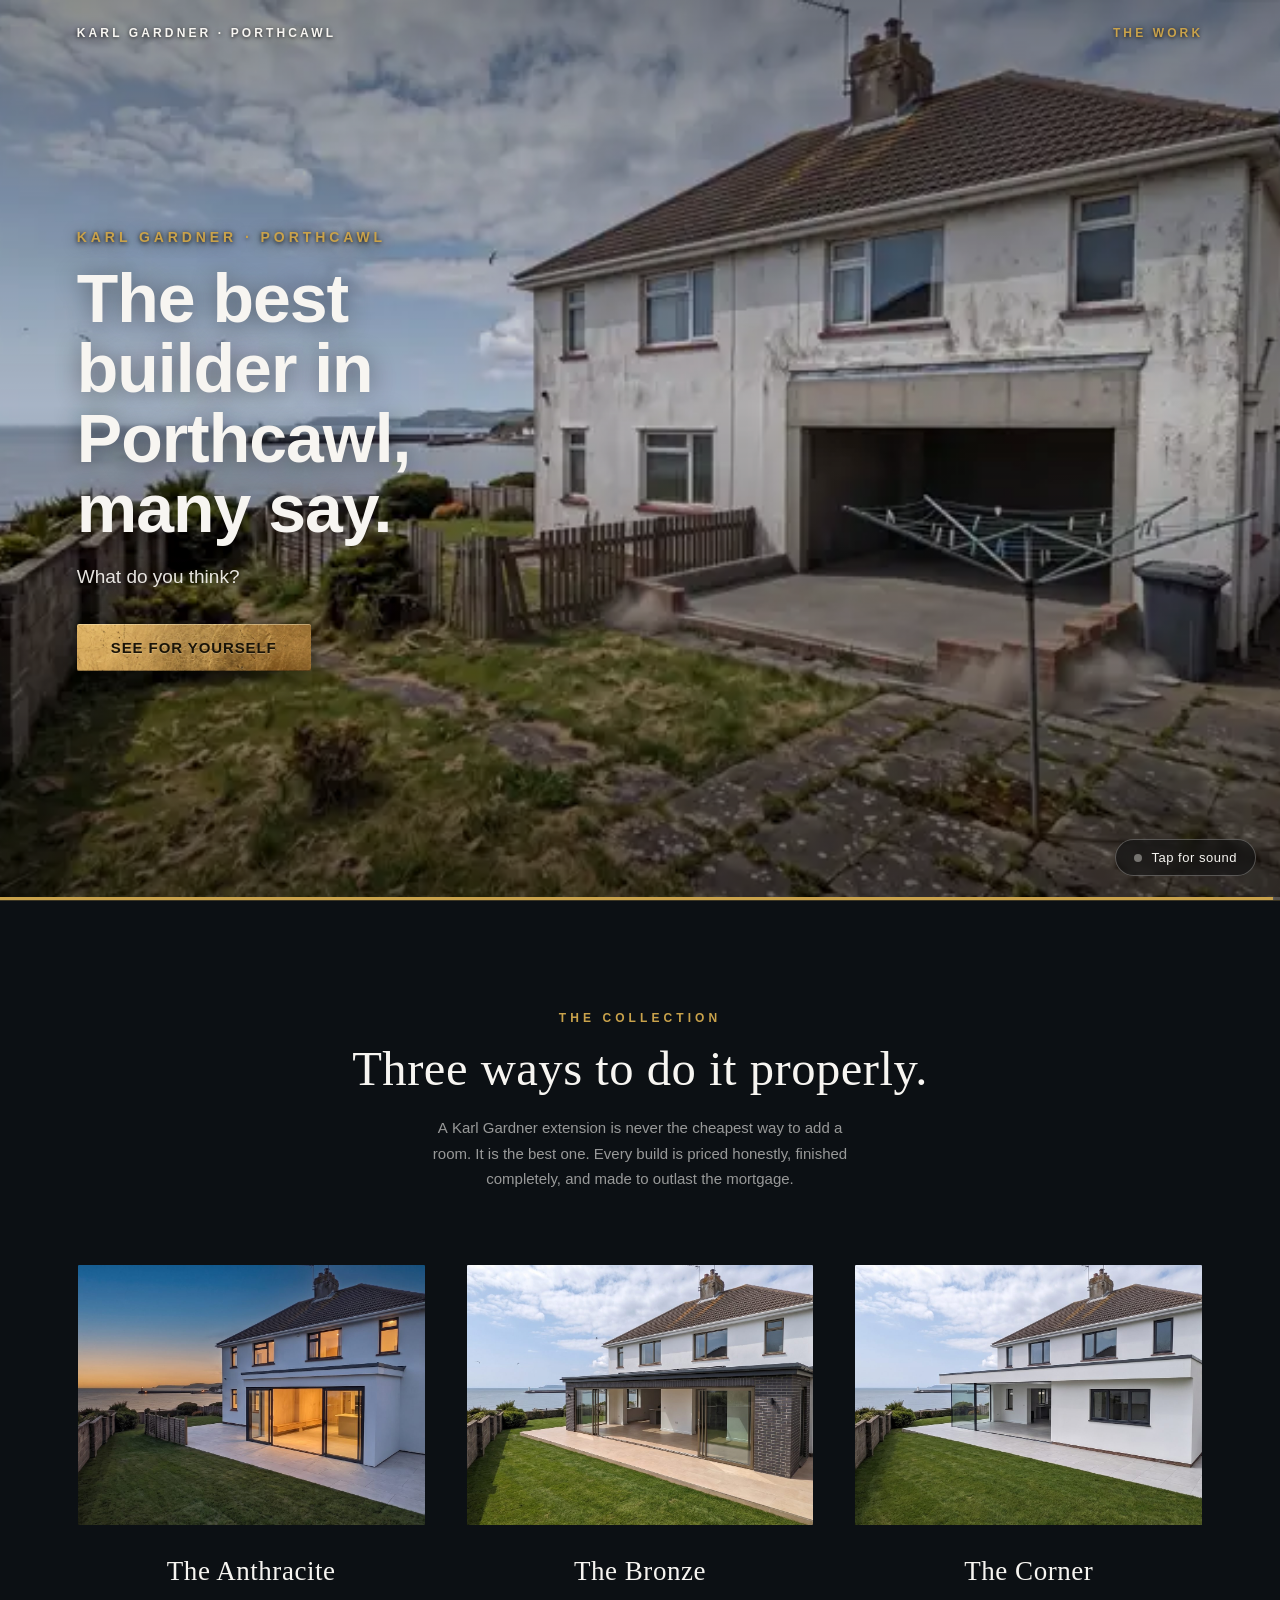
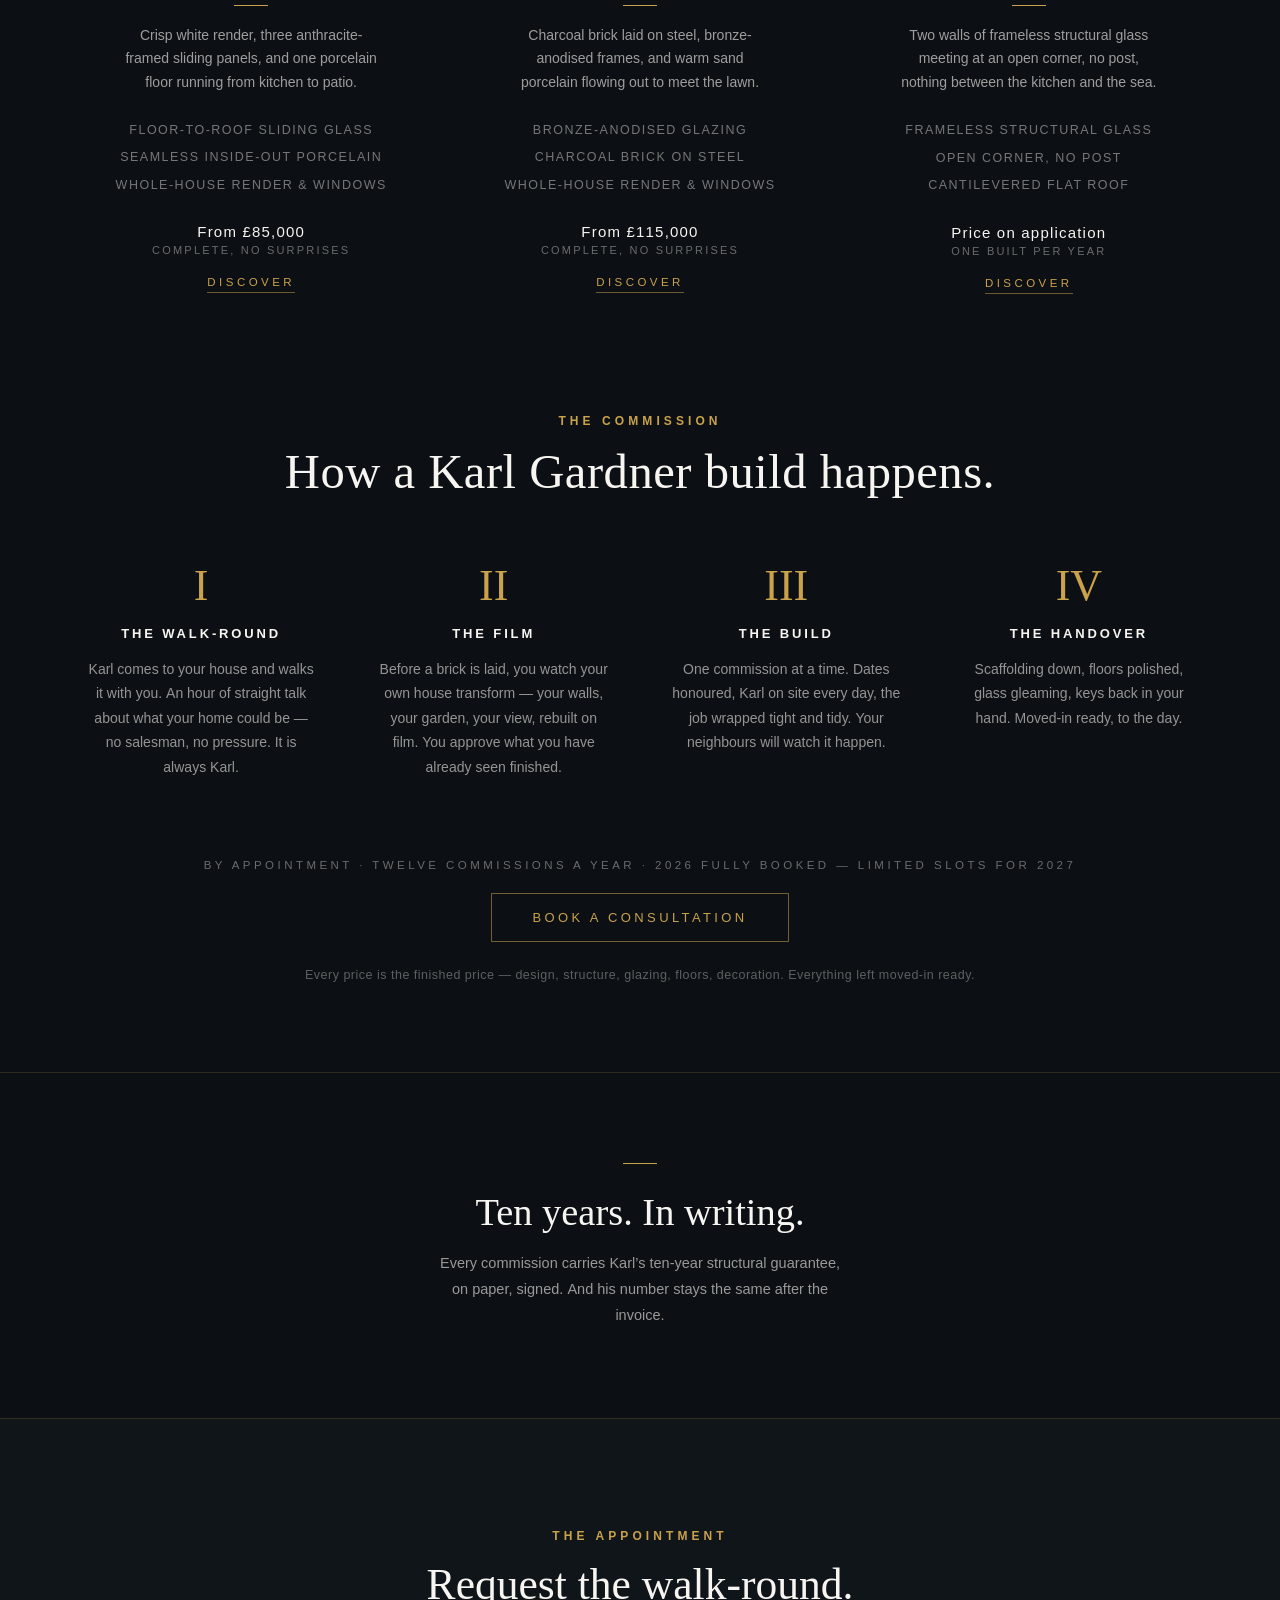
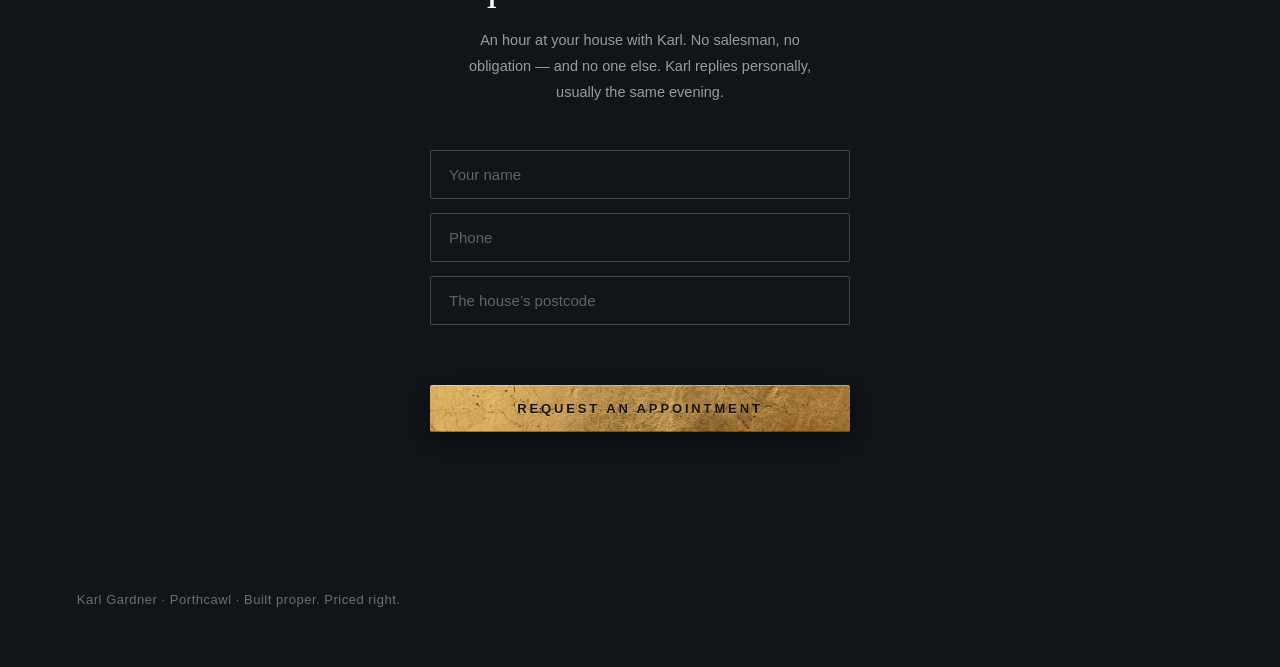
==== commit 358c55d3: "Kill the bright flash at hero joins; letters light up on scroll Flash: the freeze canvas faded in ov" ====
--- a/index.html
+++ b/index.html
@@ -185,6 +185,10 @@
   video.addEventListener('playing', function () {
     video.__everPlayed = true;
     video.classList.add('qs-playing');
+    // Once film is running, drop the poster. If the freeze canvas ever fails
+    // to cover a swap, a black frame is far less jarring than a bright
+    // finished-house still appearing mid-transformation.
+    if (video.hasAttribute('poster')) video.removeAttribute('poster');
   });
 
   function stillFallback(v) {
@@ -483,5 +487,6 @@
 
 <script src="./reveal.js"></script>
 <script src="./sticky-cta.js"></script>
+<script src="./letter-glow.js"></script>
 </body>
 </html>
--- a/style.css
+++ b/style.css
@@ -29,8 +29,11 @@
   display: none !important;
   -webkit-appearance: none;
 }
+/* Snaps ON instantly, fades OFF. The fade-in was the bug: for 120ms the
+   canvas was still translucent while the video underneath had already
+   swapped source and was painting its poster — a bright flash at each join. */
 .hero-freeze { opacity: 0; transition: opacity .12s linear; pointer-events: none; }
-.hero-freeze.is-shown { opacity: 1; }
+.hero-freeze.is-shown { opacity: 1; transition: none; }
 .hero-scrim {
   position: absolute; inset: 0;
   background: linear-gradient(180deg, rgba(0,0,0,.45) 0%, rgba(0,0,0,.12) 45%, rgba(0,0,0,.58) 100%);
@@ -545,6 +548,11 @@
   .sticky-cta { transition: none; transform: none; }
 }
 
+/* Letter-by-letter reveal. Words stay whole so line breaking is unchanged;
+   only the characters inside them change opacity. */
+.lg-w { display: inline-block; white-space: nowrap; }
+.lg-c { will-change: opacity; }
+
 footer { padding: 40px 6vw 60px; color: rgba(247,245,241,.4); font-size: 13px; letter-spacing: .04em; }
 
 @media (prefers-reduced-motion: reduce) {
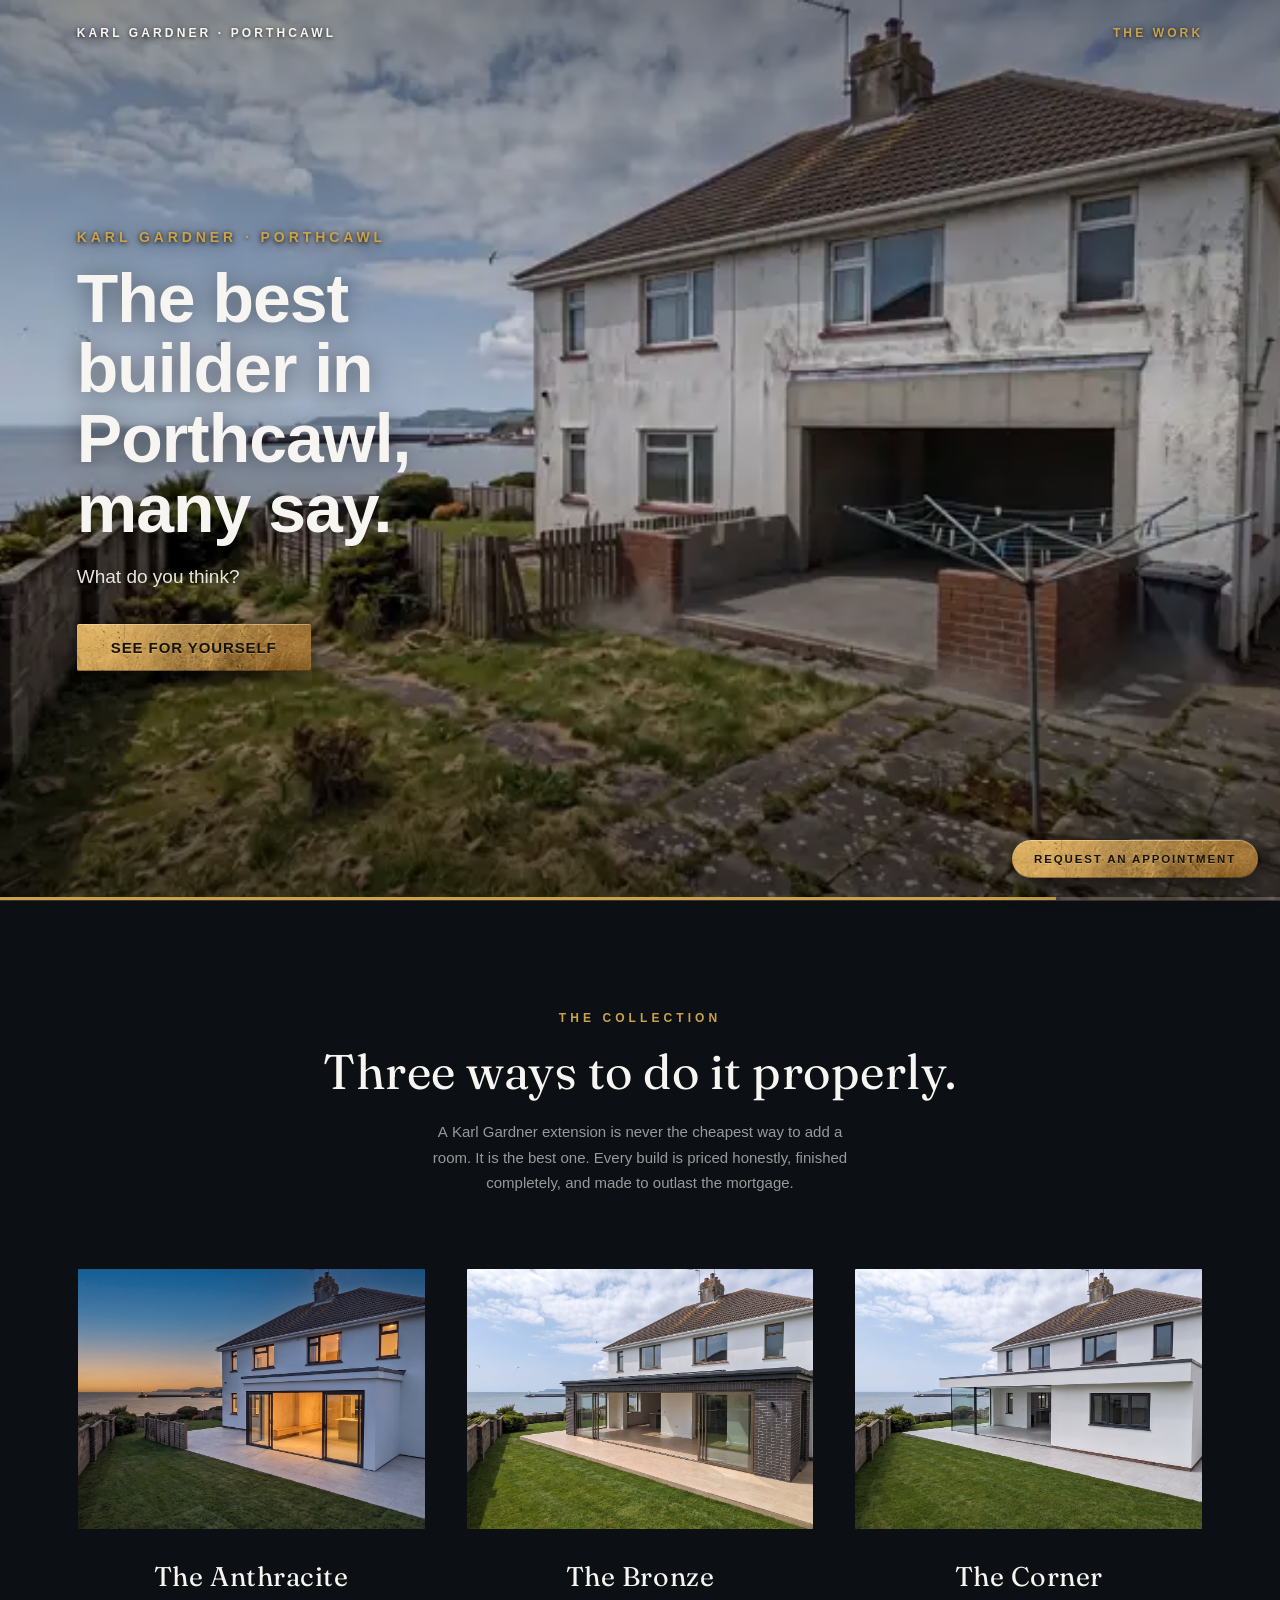
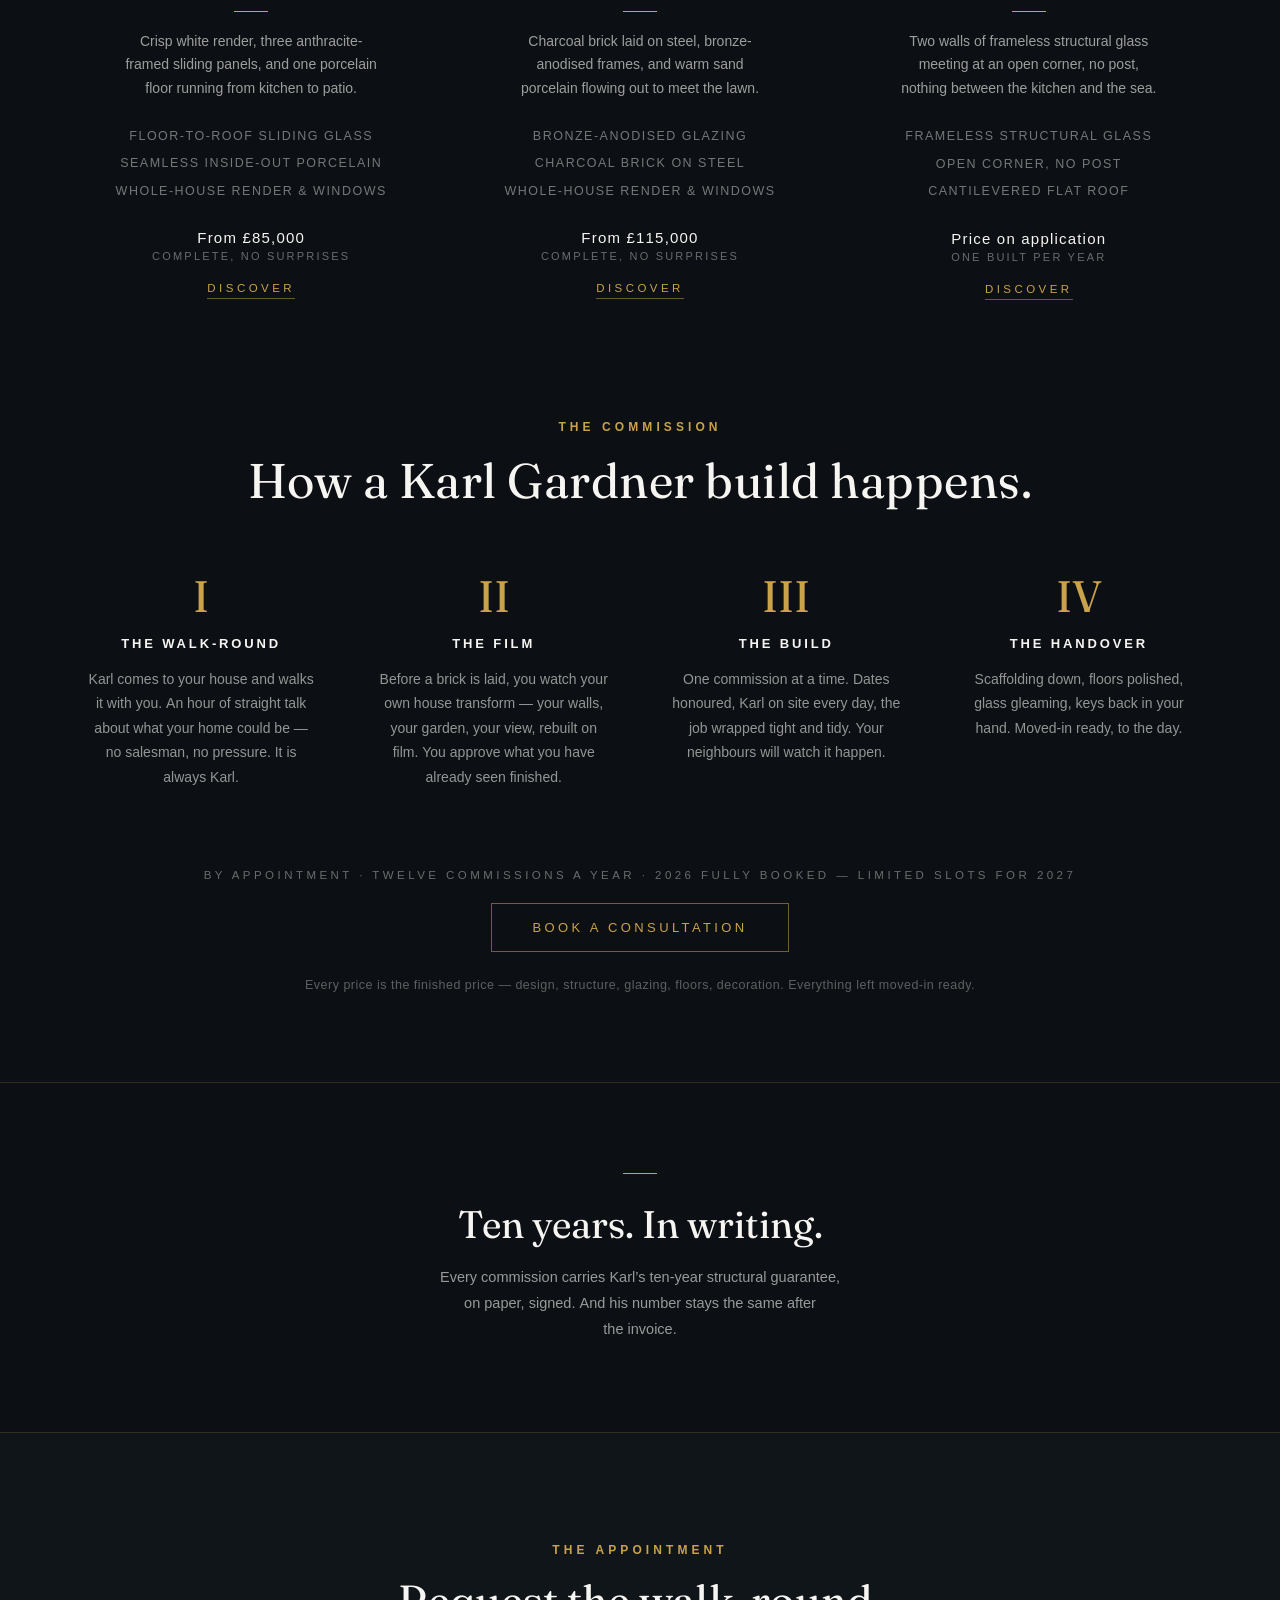
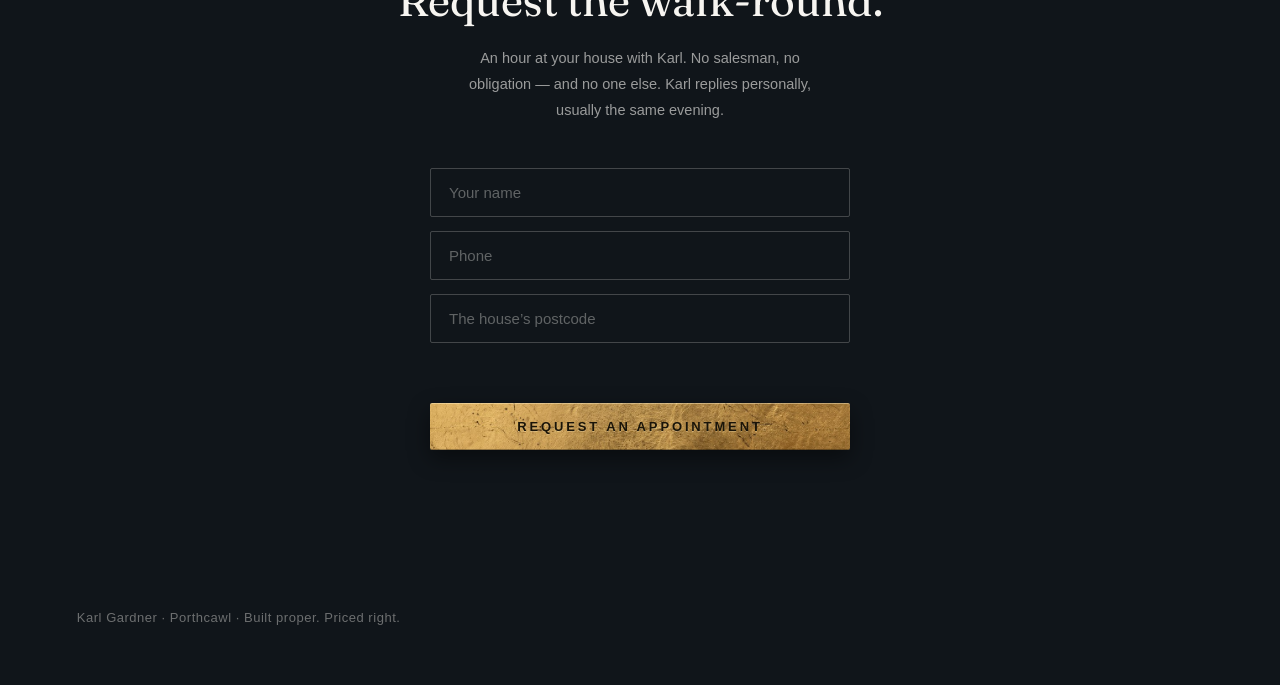
==== commit 711fc653: "Hero: independent wall-clock bar, rotation guards; serif unified on Fraunces Bar: knows every clip a" ====
--- a/index.html
+++ b/index.html
@@ -247,8 +247,6 @@
 
   var progress = document.getElementById('heroProgress');
 
-  var metaReady = false;
-
   // Warm the next clip into cache so a swap has nothing to wait for.
   var preloader = document.createElement('video');
   preloader.muted = true;
@@ -260,18 +258,11 @@
     if (url && preloader.getAttribute('src') !== url) preloader.src = url;
   }
 
-  video.addEventListener('loadedmetadata', function () {
-    metaReady = true;
-    // Cache the real length so the bar's clock is exact from the second loop.
-    if (video.duration && isFinite(video.duration)) {
-      durations[key(cycleIndex, clipIndex)] = video.duration * 1000;
-    }
-  });
-
   function play() {
-    metaReady = false;
-    video.src = cycles[cycleIndex][clipIndex];
-    paintProgress();
+    seq++;                    // any pending hold timer is now stale
+    holdDeadline = 0;
+    var c = cycleIndex, i = clipIndex;
+    video.src = cycles[c][i];
     var p = video.play();
     if (p) p.catch(function () { stillFallback(video); });
 
@@ -283,6 +274,9 @@
       if (dropped) return;
       dropped = true;
       freeze.classList.remove('is-shown');
+      // Re-anchor the bar's clock to this clip's planned position, capped at
+      // the clip's planned end so a stall can never push the bar ahead.
+      syncBar(offsetOf(c, i), offsetOf(c, i) + clipMs(c, i));
       warmNext();
     }
     if (video.requestVideoFrameCallback) {
@@ -314,64 +308,63 @@
     progress.innerHTML = '<i></i>';
   }
 
-  // The bar measures TIME through the whole loop — every clip plus every hold
-  // — not "which clip are we on". That is what keeps it moving during the
-  // holds and the load gaps instead of stalling at a boundary.
-  var DEFAULT_CLIP_MS = 12000;   // until a clip reports its real duration
-  var durations = {};            // "cycle:clip" -> ms, filled from metadata
-  var holdStartedAt = 0;
-
-  function key(c, i) { return c + ':' + i; }
-  function durOf(c, i) { return durations[key(c, i)] || DEFAULT_CLIP_MS; }
-
+  // The bar is its OWN clock. It knows the exact length of every clip and
+  // every hold up front, advances on wall time via rAF, and only re-anchors
+  // at clip boundaries. It never reads the video's clock, so nothing the
+  // video does — loading, buffering, swapping — can make it stutter.
+  var CLIP_MS = {
+    '01-build.mp4': 12097,
+    '02-glass-floor.mp4': 12051,
+    '03-glowup-dusk.mp4': 12051,
+    'cycle-brick-bronze.mp4': 12051,
+    'cycle-glass-corner.mp4': 12051
+  };
+  function clipMs(c, i) {
+    return CLIP_MS[cycles[c][i].split('/').pop()] || 12000;
+  }
   function loopTotalMs() {
     var t = 0;
     for (var c = 0; c < cycles.length; c++) {
-      for (var i = 0; i < cycles[c].length; i++) t += durOf(c, i);
-      t += HOLD_MS;                       // each cycle ends on a hold
+      for (var i = 0; i < cycles[c].length; i++) t += clipMs(c, i);
+      t += HOLD_MS;
     }
     return t || 1;
   }
-
-  function loopElapsedMs() {
+  function offsetOf(c0, i0) {   // planned ms into the loop at clip (c0,i0)
     var t = 0, c, i;
-    for (c = 0; c < cycleIndex; c++) {
-      for (i = 0; i < cycles[c].length; i++) t += durOf(c, i);
+    for (c = 0; c < c0; c++) {
+      for (i = 0; i < cycles[c].length; i++) t += clipMs(c, i);
       t += HOLD_MS;
     }
-    for (i = 0; i < clipIndex; i++) t += durOf(cycleIndex, i);
-    if (holdStartedAt) {
-      t += Math.min(performance.now() - holdStartedAt, HOLD_MS);
-    } else if (metaReady && video.duration && isFinite(video.duration)) {
-      t += Math.min(video.currentTime, video.duration) * 1000;
-    }
+    for (i = 0; i < i0; i++) t += clipMs(c0, i);
     return t;
   }
 
-  var lastFrac = 0, paintedPct = -1;
-
-  function paintProgress() {
-    if (!progress || !progress.firstChild || !cycles.length) return;
-    var frac = loopElapsedMs() / loopTotalMs();
-    frac = Math.min(Math.max(frac, 0), 1);
-    // Monotonic: never step backwards except when the whole loop restarts.
-    if (frac < lastFrac && !(lastFrac > 0.95 && frac < 0.15)) frac = lastFrac;
-    lastFrac = frac;
-    var pct = Math.round(frac * 10000) / 100;
-    if (pct !== paintedPct) {
-      paintedPct = pct;
+  // anchor: "at anchorTime the loop stood at anchorMs". cap: how far the bar
+  // may run before the next boundary confirms — if a clip stalls, the bar
+  // waits at the boundary rather than running ahead and snapping back.
+  var bar = { anchorTime: 0, anchorMs: 0, capMs: 0 };
+  function syncBar(atMs, capMs) {
+    bar.anchorTime = performance.now();
+    bar.anchorMs = atMs;
+    bar.capMs = capMs;
+  }
+
+  (function paintBar() {
+    if (progress && progress.firstChild && cycles.length && bar.anchorTime) {
+      var elapsed = bar.anchorMs + (performance.now() - bar.anchorTime);
+      if (elapsed > bar.capMs) elapsed = bar.capMs;
+      var pct = Math.min(elapsed / loopTotalMs(), 1) * 100;
       progress.firstChild.style.width = pct + '%';
     }
-  }
-
-  // Repaint every frame so the bar glides instead of stepping on 'timeupdate'.
-  (function tick() { paintProgress(); requestAnimationFrame(tick); })();
+    requestAnimationFrame(paintBar);
+  })();
 
   var holdDeadline = 0;
+  var seq = 0;   // bumps on every transition; stale hold timers check it and die
 
   function advanceCycle() {
     holdDeadline = 0;
-    holdStartedAt = 0;
     cycleIndex = (cycleIndex + 1) % cycles.length;
     clipIndex = 0;
     // Deliberately no rebuild — the bar runs continuously across all cycles
@@ -384,15 +377,24 @@
     // load gap, on chapter joins as well as at the end of a cycle.
     showFreeze();
     clipIndex++;
-    paintProgress();
     if (clipIndex < cycles[cycleIndex].length) { play(); return; }
-    // Hold on the finished frame — the bar keeps travelling through it.
-    holdStartedAt = performance.now();
+    // Hold on the finished frame — the bar travels through it on wall time,
+    // capped at the hold's planned end.
+    var lastClip = cycles[cycleIndex].length - 1;
+    var holdStart = offsetOf(cycleIndex, lastClip) + clipMs(cycleIndex, lastClip);
+    syncBar(holdStart, holdStart + HOLD_MS);
     holdDeadline = performance.now() + HOLD_MS;
-    setTimeout(function () { if (holdDeadline) advanceCycle(); }, HOLD_MS);
+    var s = ++seq;   // this hold's ticket — dies if anything else advances first
+    setTimeout(function () { if (seq === s && holdDeadline) advanceCycle(); }, HOLD_MS);
   });
 
   video.addEventListener('error', function () {
+    // Swapping src aborts the outgoing clip's load, and that abort surfaces
+    // here as an error event. Treating it as 'ended' advanced the rotation
+    // once per join, firing cycles out of order — the brick clip kept
+    // cutting back in. Only a genuine decode/network failure skips a clip.
+    var err = video.error;
+    if (!err || err.code === 1 /* MEDIA_ERR_ABORTED */) return;
     video.dispatchEvent(new Event('ended'));
   });
 
--- a/style.css
+++ b/style.css
@@ -1,3 +1,5 @@
+@import url('https://fonts.googleapis.com/css2?family=Fraunces:opsz,wght@9..144,400;9..144,600&display=swap');
+
 * { margin: 0; padding: 0; box-sizing: border-box; }
 :root {
   --ink: #10151a;
@@ -128,7 +130,7 @@
 }
 .own-job h2 {
   margin-top: 16px; font-weight: 400;
-  font-family: Didot, Georgia, 'Times New Roman', serif;
+  font-family: 'Fraunces', Didot, Georgia, serif;
   font-size: clamp(28px, 3.6vw, 48px); letter-spacing: .01em;
 }
 .own-job-note {
@@ -197,7 +199,7 @@
 }
 .collection h2 {
   margin-top: 16px; text-align: center; font-weight: 400;
-  font-family: Didot, Georgia, 'Times New Roman', serif;
+  font-family: 'Fraunces', Didot, Georgia, serif;
   font-size: clamp(30px, 3.8vw, 52px); letter-spacing: .01em;
 }
 .collection .ethos {
@@ -218,7 +220,7 @@
 }
 .model:hover img { transform: scale(1.04); }
 .model h3 {
-  margin-top: 30px; font-family: Didot, Georgia, 'Times New Roman', serif;
+  margin-top: 30px; font-family: 'Fraunces', Didot, Georgia, serif;
   font-weight: 400; font-size: 27px; letter-spacing: .02em;
 }
 .model .line {
@@ -260,7 +262,7 @@
 .commission .step { text-align: center; padding: 0 8px; }
 .commission .numeral {
   display: block;
-  font-family: Didot, Georgia, 'Times New Roman', serif;
+  font-family: 'Fraunces', Didot, Georgia, serif;
   font-size: 44px; color: var(--gold); line-height: 1;
 }
 .commission .step h4 {
@@ -325,7 +327,7 @@
 }
 .model-hero-copy h1 {
   margin-top: 14px;
-  font-family: Didot, Georgia, 'Times New Roman', serif;
+  font-family: 'Fraunces', Didot, Georgia, serif;
   font-weight: 400; font-size: clamp(44px, 6.5vw, 88px); letter-spacing: .01em;
   text-shadow: 0 2px 24px rgba(0,0,0,.5);
 }
@@ -374,7 +376,7 @@
 }
 .quote.is-shown { opacity: 1; }
 .quote p {
-  font-family: Didot, Georgia, 'Times New Roman', serif;
+  font-family: 'Fraunces', Didot, Georgia, serif;
   font-size: clamp(22px, 2.8vw, 34px); font-weight: 400; line-height: 1.45;
   max-width: 34ch; margin: 0 auto;
 }
@@ -391,7 +393,7 @@
 }
 .guarantee .g-line { width: 34px; height: 1px; background: var(--gold); margin: 0 auto 26px; }
 .guarantee h2 {
-  font-family: Didot, Georgia, 'Times New Roman', serif;
+  font-family: 'Fraunces', Didot, Georgia, serif;
   font-weight: 400; font-size: clamp(26px, 3vw, 40px);
 }
 .guarantee p {
@@ -410,7 +412,7 @@
 }
 .appointment h2 {
   margin-top: 16px;
-  font-family: Didot, Georgia, 'Times New Roman', serif;
+  font-family: 'Fraunces', Didot, Georgia, serif;
   font-weight: 400; font-size: clamp(28px, 3.4vw, 46px);
 }
 .appointment .note {
@@ -553,6 +555,14 @@
 .lg-w { display: inline-block; white-space: nowrap; }
 .lg-c { will-change: opacity; }
 
+
+/* Typeset like print: headlines break in balanced halves, paragraphs never
+   strand a single word on the last line. */
+.collection h2, .commission-head h2, .guarantee h2, .appointment h2,
+.board h2, .own-job h2, .model h3, .model-hero-copy h1 { text-wrap: balance; }
+.ethos, .board > p, .own-job-note, .appointment .note,
+.commission .step p, .model .desc, .guarantee p { text-wrap: pretty; }
+
 footer { padding: 40px 6vw 60px; color: rgba(247,245,241,.4); font-size: 13px; letter-spacing: .04em; }
 
 @media (prefers-reduced-motion: reduce) {
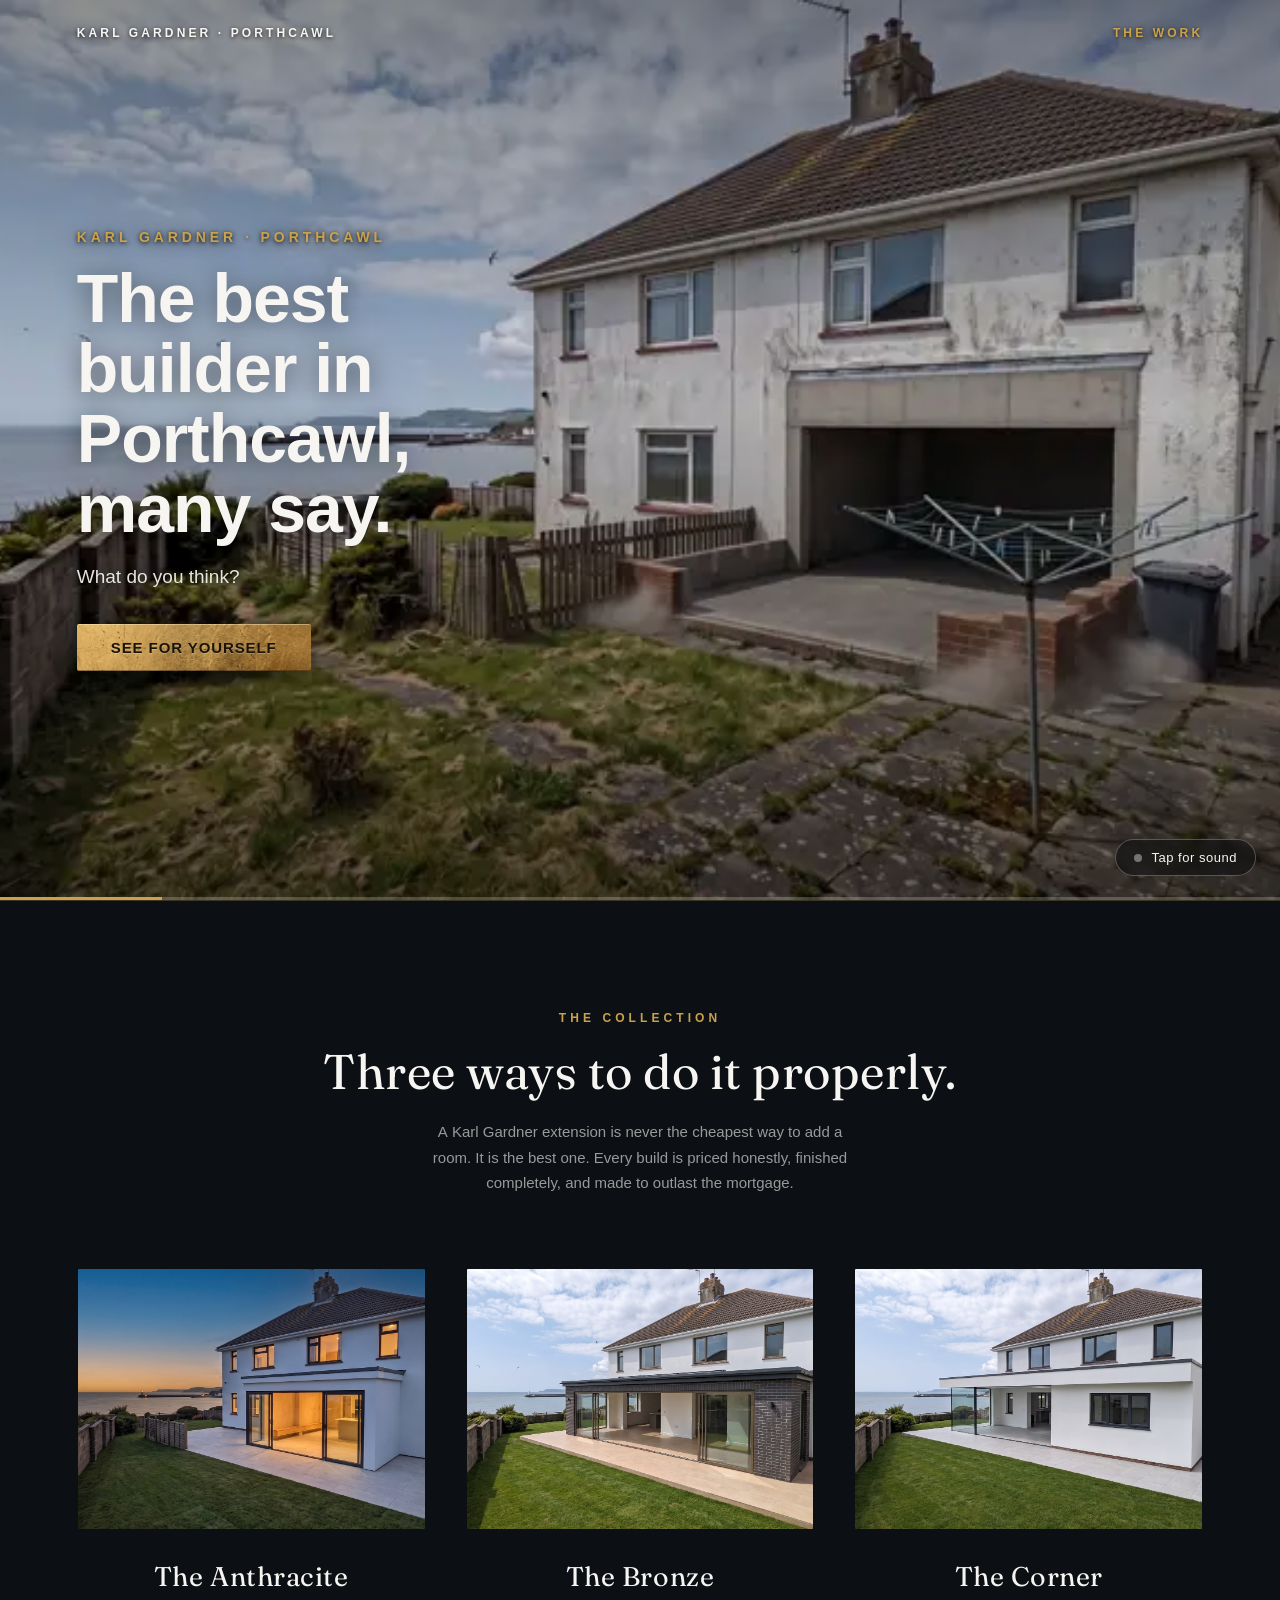
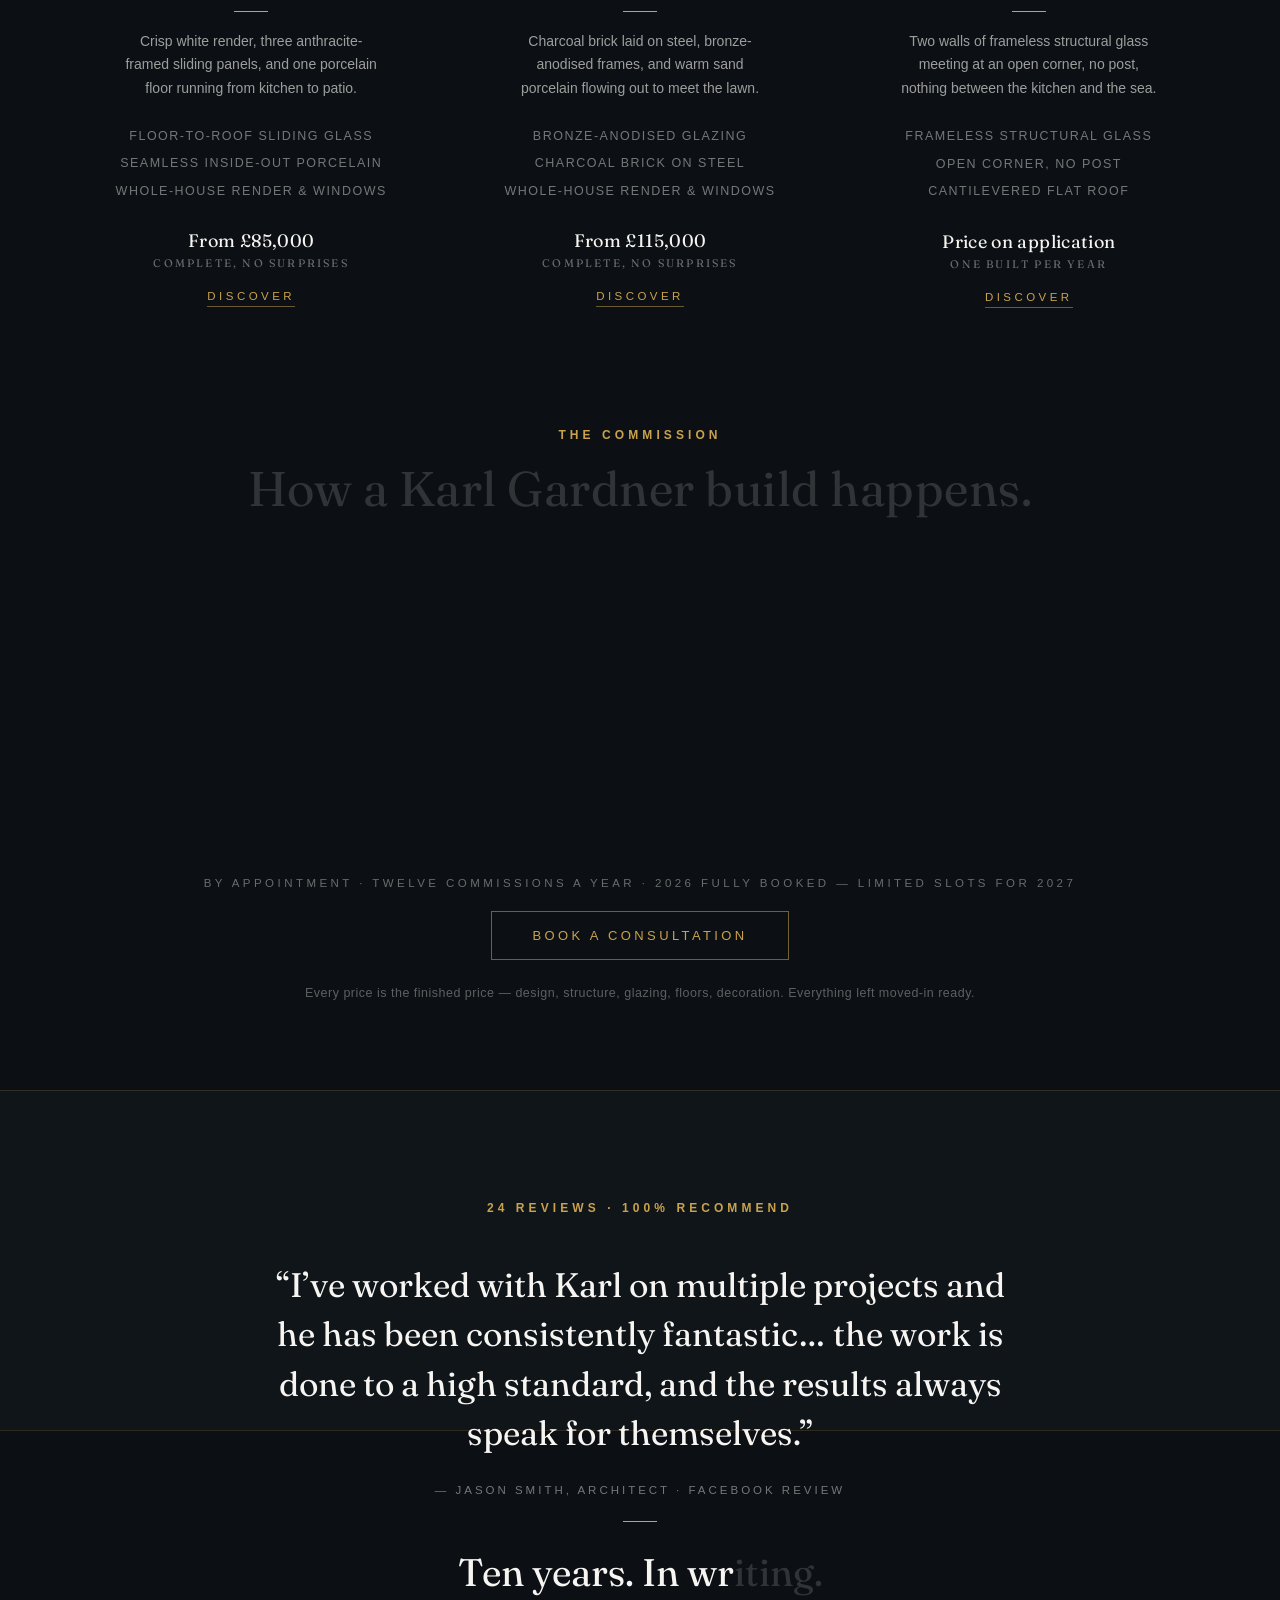
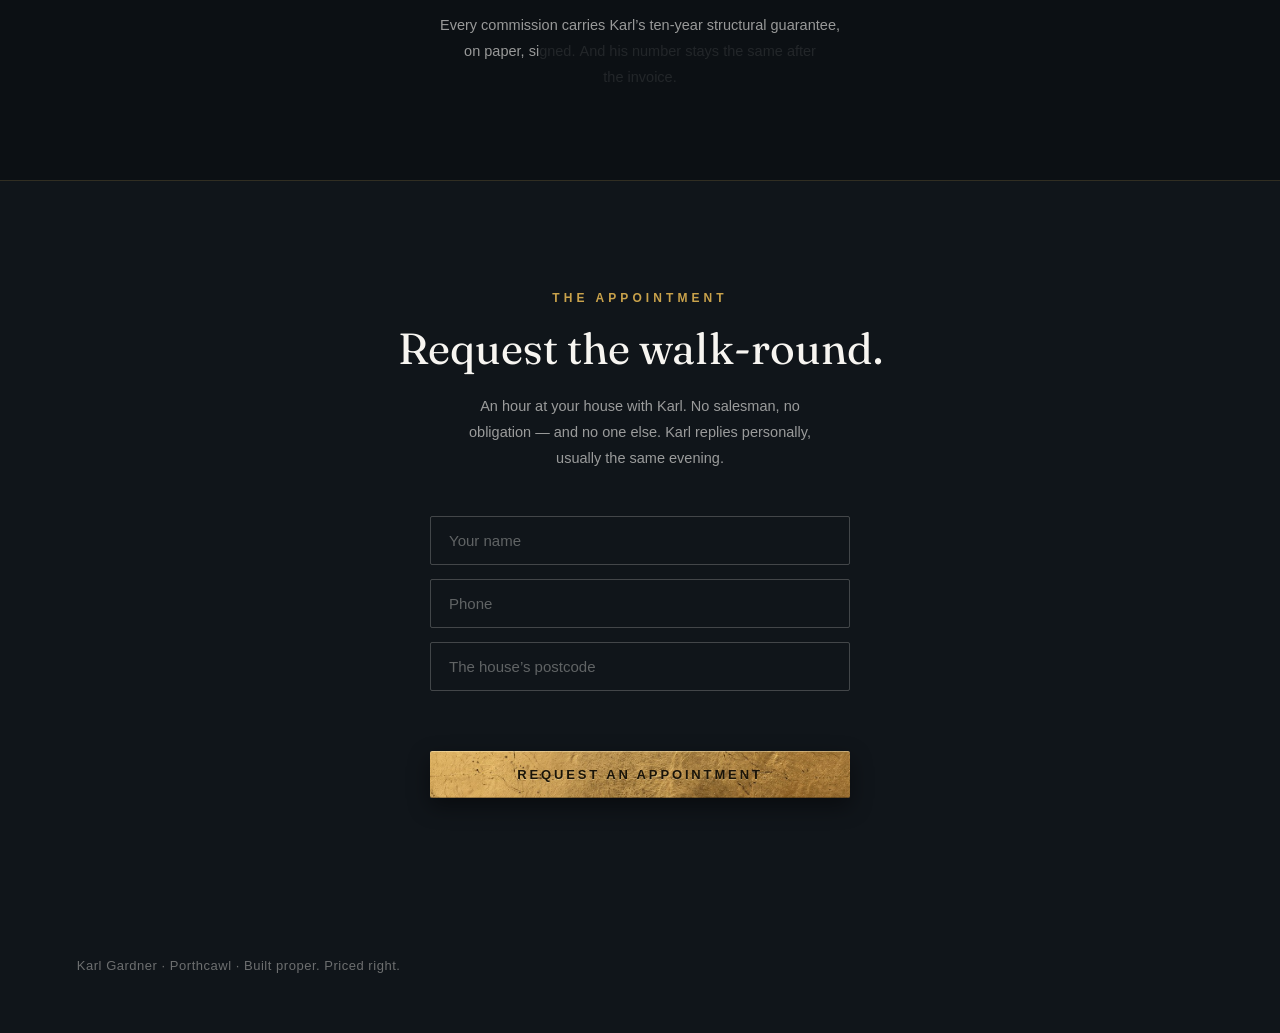
==== commit 5a7cf637: "Real review replaces placeholders; coastal ambience bed from the clips' own audio Quote is Jason Smi" ====
--- a/index.html
+++ b/index.html
@@ -131,6 +131,16 @@
 
 
 
+<section class="quotes">
+  <div class="kicker">24 reviews &middot; 100% recommend</div>
+  <!-- Real review, quoted verbatim (excerpted) from the public Facebook page,
+       Jason Smith, 23 Jan 2026. Add more real ones as Karl supplies them. -->
+  <blockquote class="quote is-shown">
+    <p>&ldquo;I&rsquo;ve worked with Karl on multiple projects and he has been consistently fantastic&hellip; the work is done to a high standard, and the results always speak for themselves.&rdquo;</p>
+    <cite>&mdash; Jason Smith, architect &middot; Facebook review</cite>
+  </blockquote>
+</section>
+
 <section class="guarantee">
   <div class="g-line"></div>
   <h2>Ten years. In writing.</h2>
--- a/style.css
+++ b/style.css
@@ -551,9 +551,32 @@
 }
 
 /* Letter-by-letter reveal. Words stay whole so line breaking is unchanged;
-   only the characters inside them change opacity. */
+   only the characters inside them change opacity. The sweep's leading edge
+   carries gold light that settles back into the text's own colour. */
 .lg-w { display: inline-block; white-space: nowrap; }
-.lg-c { will-change: opacity; }
+.lg-c { will-change: opacity; transition: color .35s ease; }
+.lg-c.lg-hot { color: var(--gold); }
+
+/* Prices set like an engraving, not a spreadsheet. */
+.model .price, .model-detail .price {
+  font-family: 'Fraunces', Didot, Georgia, serif;
+  font-feature-settings: 'onum' 1;
+  font-size: 18px; letter-spacing: .02em;
+}
+
+/* THE WORK stays pinned top-right as you scroll, breathing gold so the way
+   deeper into the site is never lost. */
+.top-nav .navlink {
+  position: fixed; top: 26px; right: 6vw; z-index: 41;
+  animation: work-breathe 4.5s ease-in-out infinite;
+}
+@keyframes work-breathe {
+  0%, 100% { text-shadow: 0 1px 4px rgba(0,0,0,.85), 0 0 10px rgba(201,162,75,.25); }
+  50%      { text-shadow: 0 1px 4px rgba(0,0,0,.85), 0 0 18px rgba(231,205,127,.6); }
+}
+@media (prefers-reduced-motion: reduce) {
+  .top-nav .navlink { animation: none; }
+}
 
 
 /* Typeset like print: headlines break in balanced halves, paragraphs never
